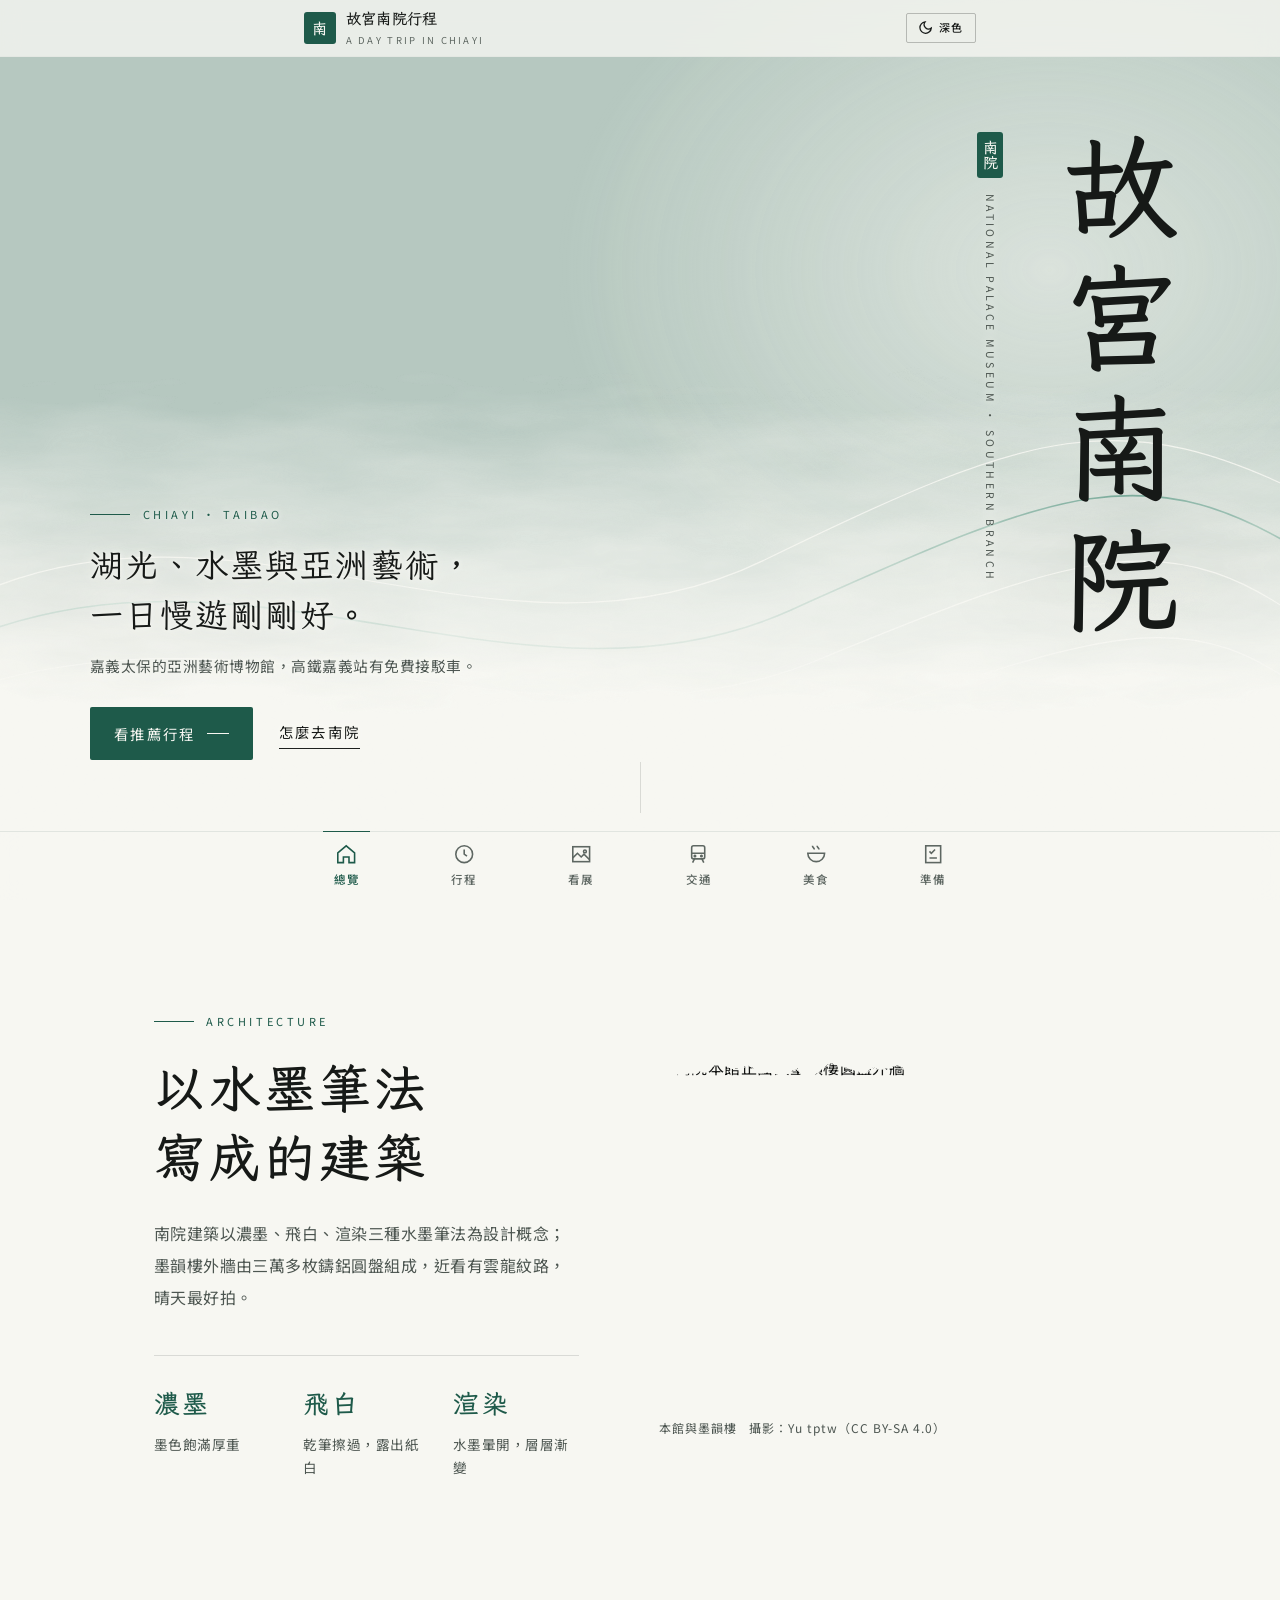
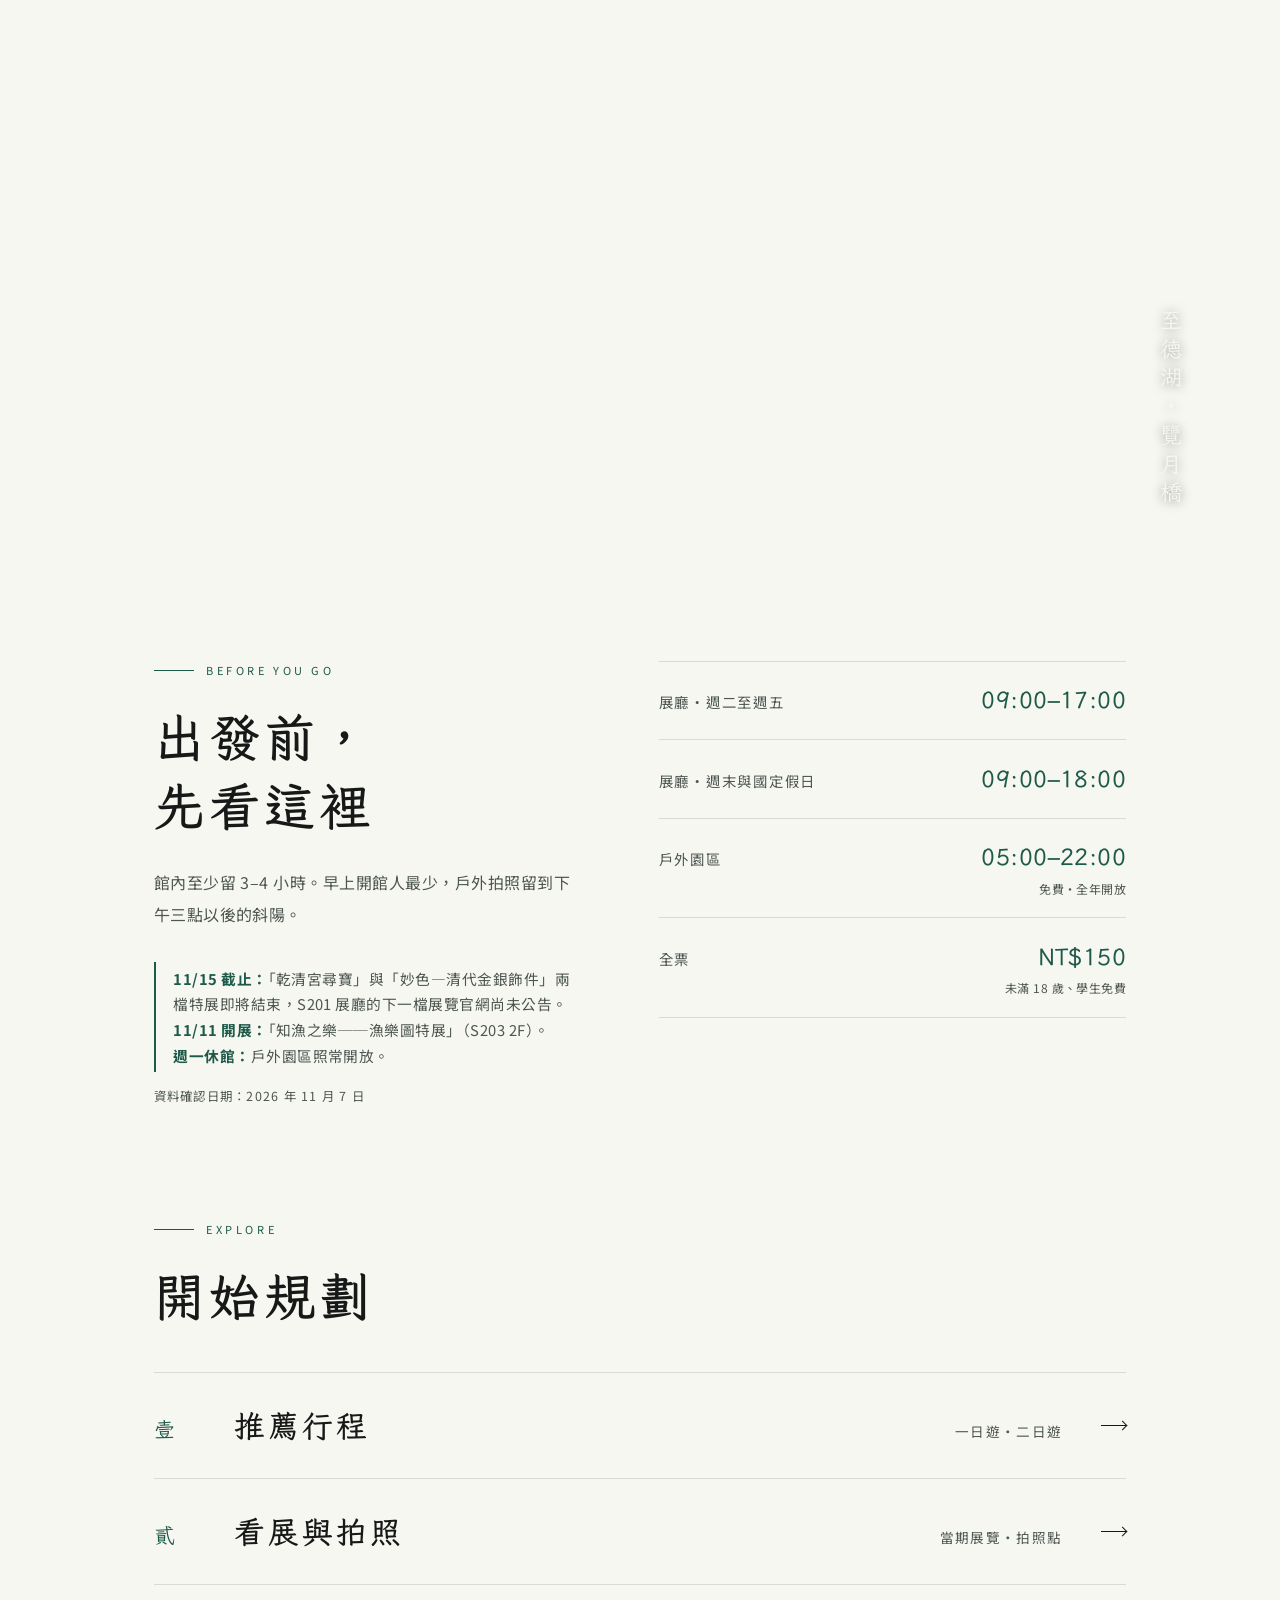
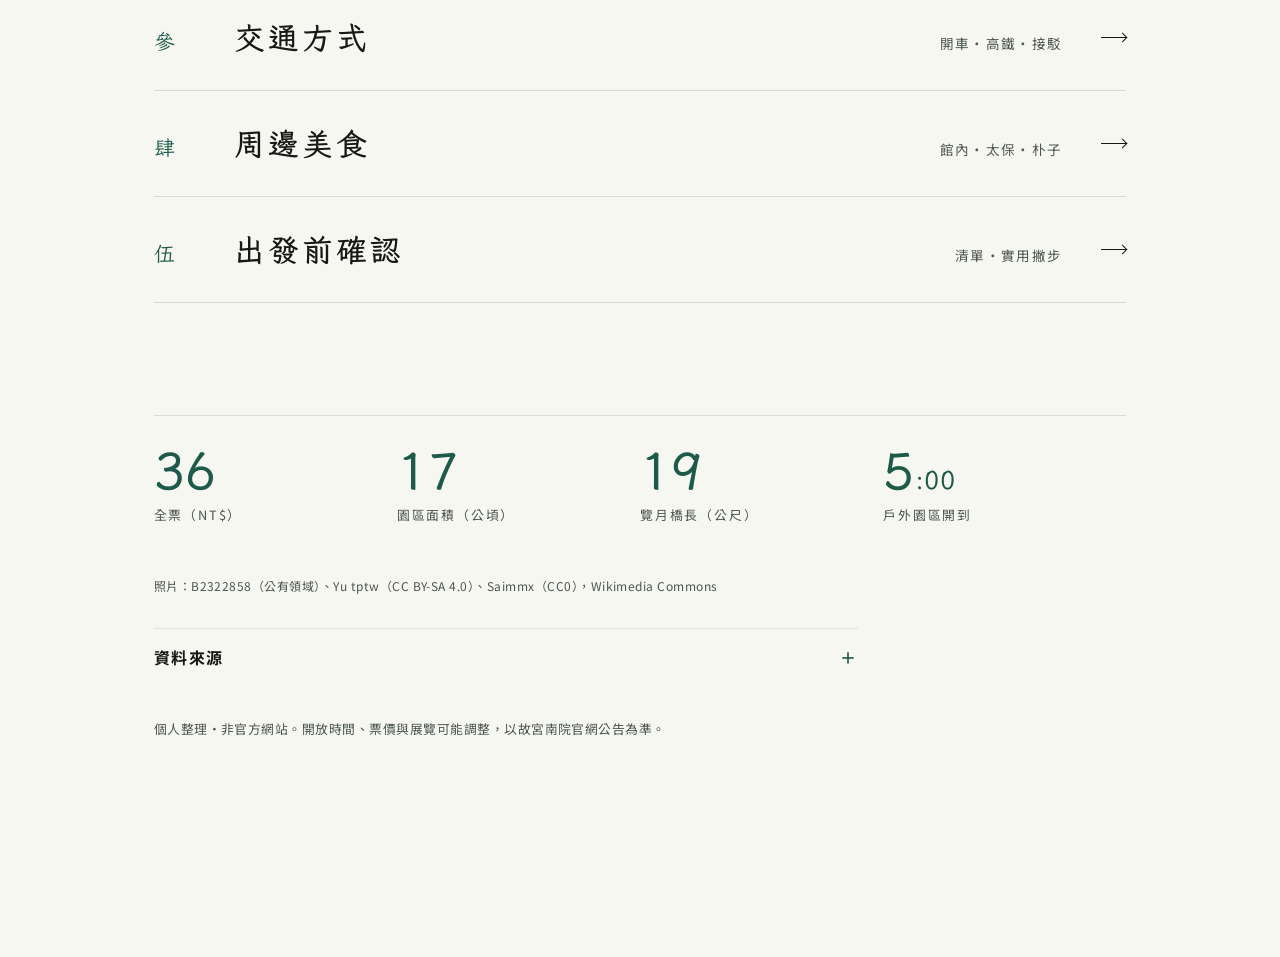
==== index.html @ 6a5364f7 "故宮南院一日遊 Co-Authored-By: Claude Opus 5.5 <noreply@anthropic.com>" ====
<!DOCTYPE html>
<html lang="zh-Hant-TW">
<head>
<meta charset="UTF-8">
<meta name="viewport" content="width=device-width, initial-scale=1, viewport-fit=cover">
<title>故宮南院一日遊</title>
<script>
  // 先套用上次選的主題，避免閃爍
  try { const t = localStorage.getItem('npm-south-theme'); if (t) document.documentElement.dataset.theme = t; } catch (e) {}
</script>
<link rel="stylesheet" href="https://cdnjs.cloudflare.com/ajax/libs/leaflet/1.9.4/leaflet.min.css">
<script src="https://cdnjs.cloudflare.com/ajax/libs/leaflet/1.9.4/leaflet.min.js"></script>
<link rel="preconnect" href="https://fonts.googleapis.com">
<link rel="preconnect" href="https://fonts.gstatic.com" crossorigin>
<link href="https://fonts.googleapis.com/css2?family=LXGW+WenKai+TC:wght@400;700&family=Lora:ital,wght@0,500;0,600;1,500&family=Noto+Serif+TC:wght@500;600&family=Noto+Sans+TC:wght@400;500;700&family=JetBrains+Mono:wght@400&display=swap" rel="stylesheet">
<link rel="stylesheet" href="css/style.css">
</head>
<body>

<header class="topbar">
  <div class="wrap">
    <a class="brand" href="#home">
      <span class="brand-mark" aria-hidden="true">南</span>
      <span class="brand-name"><b>故宮南院行程</b><small>A Day Trip in Chiayi</small></span>
    </a>
    <button class="theme-btn" id="theme-btn" type="button"></button>
  </div>
</header>

<main>

  <!-- ========== 總覽 ========== -->
  <section class="page" id="home" aria-labelledby="h-home">
    <svg width="0" height="0" style="position:absolute" aria-hidden="true">
      <filter id="ik-bleed" x="-5%" y="-20%" width="110%" height="140%">
        <feTurbulence type="fractalNoise" baseFrequency=".008 .03" numOctaves="4" seed="3" result="n"/>
        <feDisplacementMap in="SourceGraphic" in2="n" scale="70" xChannelSelector="R" yChannelSelector="G"/>
      </filter>
    </svg>
    <div class="ik-hero">
      <div class="ik-par">
        <img class="ik-photo" src="https://upload.wikimedia.org/wikipedia/commons/thumb/a/af/Southern_Branch_of_the_National_Palace_Museum_main_building_and_zhimei_bridge.jpg/1280px-Southern_Branch_of_the_National_Palace_Museum_main_building_and_zhimei_bridge.jpg" width="1280" height="960" alt="至善湖畔的至美橋與南院本館" fetchpriority="high">
        <div class="ik-tint"></div>
        <div class="ik-haze"></div>
      </div>
      <div class="ik-cloud c1"></div><div class="ik-cloud c2"></div>
      <svg class="ik-lines" viewBox="0 0 1440 900" preserveAspectRatio="none" aria-hidden="true"><g>
        <path pathLength="1" d="M-40 600C260 470 560 690 860 560S1260 400 1480 500"/>
        <path pathLength="1" class="j" d="M-40 640C280 520 590 730 890 610S1290 450 1480 560"/>
        <path pathLength="1" d="M-40 690C300 590 620 770 920 660S1320 520 1480 630"/>
        <path pathLength="1" d="M-40 740C330 660 650 810 950 720S1340 600 1480 700"/>
      </g></svg>
      <div class="ik-wash"></div>
      <div class="ik-mast">
        <h1 class="ik-title" id="h-home"><span>故</span><span>宮</span><span>南</span><span>院</span></h1>
        <div class="ik-side">
          <span class="ik-seal">南院</span>
          <p class="ik-en">National Palace Museum · Southern Branch</p>
        </div>
      </div>
      <div class="ik-copy">
        <p class="ik-kicker">Chiayi · Taibao</p>
        <p class="ik-lead">湖光、水墨與亞洲藝術，<br>一日慢遊剛剛好。</p>
        <p class="ik-sub">嘉義太保的亞洲藝術博物館，高鐵嘉義站有免費接駁車。</p>
        <div class="ik-actions">
          <a class="ik-btn" href="#plan">看推薦行程</a>
          <a class="ik-link" href="#go">怎麼去南院</a>
        </div>
      </div>
      <div class="ik-cue" aria-hidden="true"></div>
    </div>

    <div class="ik-sec">
      <div class="ik-grid">
        <div class="rv">
          <p class="ik-label">Architecture</p>
          <h2 class="ik-h2">以水墨筆法<br>寫成的建築</h2>
          <p class="ik-p">南院建築以濃墨、飛白、渲染三種水墨筆法為設計概念；墨韻樓外牆由三萬多枚鑄鋁圓盤組成，近看有雲龍紋路，晴天最好拍。</p>
          <div class="ik-strokes">
            <div><b>濃墨</b><span>墨色飽滿厚重</span></div>
            <div><b>飛白</b><span>乾筆擦過，露出紙白</span></div>
            <div><b>渲染</b><span>水墨暈開，層層漸變</span></div>
          </div>
        </div>
        <figure class="ik-fig rv">
          <img class="ik-brush" src="https://upload.wikimedia.org/wikipedia/commons/thumb/5/51/NPM_south_branch_Main_building_20250812.jpg/1280px-NPM_south_branch_Main_building_20250812.jpg" width="1280" height="980" alt="南院本館正面與墨韻樓圓盤外牆" loading="lazy">
          <figcaption>本館與墨韻樓　攝影：Yu tptw（CC BY-SA 4.0）</figcaption>
        </figure>
      </div>
    </div>

    <div class="ik-band rv">
      <img class="ik-brush" src="https://thumb.wikimedia.org/wikipedia/commons/thumb/d/dc/20250718_102924_NPMSB_Jhihde_Lake_and_Lanyue_Bridge.jpg/960px-20250718_102924_NPMSB_Jhihde_Lake_and_Lanyue_Bridge.jpg" width="960" height="720" alt="至德湖與覽月橋" loading="lazy">
      <p>至德湖・覽月橋</p>
    </div>

    <div class="ik-sec">
      <div class="ik-grid" style="align-items:start">
        <div class="rv">
          <p class="ik-label">Before You Go</p>
          <h2 class="ik-h2">出發前，<br>先看這裡</h2>
          <p class="ik-p">館內至少留 3–4 小時。早上開館人最少，戶外拍照留到下午三點以後的斜陽。</p>
          <div class="notice"><b>11/15 截止：</b>「乾清宮尋寶」與「妙色—清代金銀飾件」兩檔特展即將結束，S201 展廳的下一檔展覽官網尚未公告。<br><b>11/11 開展：</b>「知漁之樂──漁樂圖特展」（S203 2F）。<br><b>週一休館：</b>戶外園區照常開放。</div>
          <p class="asof">資料確認日期：2026 年 11 月 7 日</p>
        </div>
        <div class="rv">
          <dl class="info">
      <div><dt>展廳・週二至週五</dt><dd>09:00–17:00</dd></div>
      <div><dt>展廳・週末與國定假日</dt><dd>09:00–18:00</dd></div>
      <div><dt>戶外園區</dt><dd>05:00–22:00<small>免費・全年開放</small></dd></div>
      <div><dt>全票</dt><dd>NT$150<small>未滿 18 歲、學生免費</small></dd></div>
    </dl>
        </div>
      </div>
    </div>

    <div class="ik-sec" style="padding-top:0">
      <div class="rv">
        <p class="ik-label">Explore</p>
        <h2 class="ik-h2">開始規劃</h2>
      </div>
      <ul class="ik-nav rv">
        <li><a href="#plan"><span class="n">壹</span><span class="t">推薦行程</span><span class="s">一日遊・二日遊</span><span class="ar"></span></a></li>
        <li><a href="#see"><span class="n">貳</span><span class="t">看展與拍照</span><span class="s">當期展覽・拍照點</span><span class="ar"></span></a></li>
        <li><a href="#go"><span class="n">參</span><span class="t">交通方式</span><span class="s">開車・高鐵・接駁</span><span class="ar"></span></a></li>
        <li><a href="#food"><span class="n">肆</span><span class="t">周邊美食</span><span class="s">館內・太保・朴子</span><span class="ar"></span></a></li>
        <li><a href="#prep"><span class="n">伍</span><span class="t">出發前確認</span><span class="s">清單・實用撇步</span><span class="ar"></span></a></li>
      </ul>
    </div>

    <div class="ik-sec" style="padding-top:0">
      <dl class="ik-stats rv">
        <div><dt>全票（NT$）</dt><dd data-to="150">0</dd></div>
        <div><dt>園區面積（公頃）</dt><dd data-to="70">0</dd></div>
        <div><dt>覽月橋長（公尺）</dt><dd data-to="80">0</dd></div>
        <div><dt>戶外園區開到</dt><dd data-to="22">0<small style="font-size:.5em">:00</small></dd></div>
      </dl>
      <p class="credit" style="margin-top:3rem;font-size:.75rem;color:var(--hm-sumi2)">照片：B2322858（公有領域）、Yu tptw（CC BY-SA 4.0）、Saimmx（CC0），Wikimedia Commons</p>
      <details class="sources">
        <summary>資料來源</summary>
        <h4>官方與旅遊平台</h4>
        <ol>
          <li><a href="https://south.npm.gov.tw/" target="_blank" rel="noopener">國立故宮博物院南部院區官網</a></li>
          <li><a href="https://south.npm.gov.tw/Visit/Ticket.htm" target="_blank" rel="noopener">官網・票價</a></li>
          <li><a href="https://south.npm.gov.tw/Visit/Traffic/MassTransit.htm" target="_blank" rel="noopener">官網・大眾運輸（含高鐵接駁、BRT 7212 時刻表）</a></li>
          <li><a href="https://south.npm.gov.tw/Visit/OpenHours.htm" target="_blank" rel="noopener">官網・開放時間</a></li>
          <li><a href="https://south.npm.gov.tw/ExhibitionsListC003110.aspx?appname=Exhibition3112" target="_blank" rel="noopener">官網・當期展覽與各展覽介紹</a></li>
          <li><a href="https://south.npm.gov.tw/Visit/ParkIntroduction/PublicArt.htm" target="_blank" rel="noopener">官網・公共藝術</a></li>
          <li><a href="https://south.npm.gov.tw/Visit/ParkIntroduction/lumienmt.htm" target="_blank" rel="noopener">官網・光環境</a></li>
          <li><a href="https://south.npm.gov.tw/Visit/ParkIntroduction/Plan.htm" target="_blank" rel="noopener">官網・園區平面圖</a></li>
          <li><a href="https://www.taisugar.com.tw/chinese/FAQ_list.aspx?n=10094&t1=%E6%97%85%E9%81%8A%E8%B3%87%E8%A8%8A&t2=%E8%92%9C%E9%A0%AD%E8%94%97%E5%9F%95%E6%96%87%E5%8C%96%E5%9C%92%E5%8D%80" target="_blank" rel="noopener">台糖・蒜頭蔗埕文化園區常見問答</a></li>
          <li><a href="https://www.swcoast-nsa.gov.tw/zh-tw/attraction/details/493" target="_blank" rel="noopener">雲嘉南濱海國家風景區・高跟鞋教堂</a></li>
          <li><a href="https://www.swcoast-nsa.gov.tw/zh-tw/attraction/details/35" target="_blank" rel="noopener">雲嘉南濱海國家風景區・東石漁人碼頭</a></li>
          <li><a href="https://recreation.forest.gov.tw/Forest/FP?typ_id=05001" target="_blank" rel="noopener">林業及自然保育署・鰲鼓濕地森林園區</a></li>
          <li><a href="https://www.tbocc.gov.tw/SightLib/Sight_Detail.aspx?id=1911dee8-16d5-e411-85dc-e4115b13f301&lang=tw" target="_blank" rel="noopener">嘉義縣文化觀光局・配天宮</a></li>
          <li><a href="https://nchdb.boch.gov.tw/assets/overview/monument/20030313000001" target="_blank" rel="noopener">國家文化資產網・朴子配天宮</a></li>
          <li><a href="https://www.openstreetmap.org/" target="_blank" rel="noopener">OpenStreetMap（園區景點位置、車程估算）</a></li>
          <li><a href="https://www.taiwan.net.tw/m1.aspx?sNo=0001116&id=A12-00234" target="_blank" rel="noopener">交通部觀光署</a></li>
          <li><a href="https://tw.trip.com/blog/chiayi-palace-museum/" target="_blank" rel="noopener">Trip.com 旅遊指南</a></li>
          <li><a href="https://www.kkday.com/zh-tw/blog/129132/asia-taiwan-chiayi-taiwan-national-palace-museum" target="_blank" rel="noopener">KKday 部落格</a></li>
          <li><a href="https://blog.easytravel.com.tw/what-are-the-highlights-of-visiting-the-south-campus-of/" target="_blank" rel="noopener">四方通行旅遊網</a></li>
          <li><a href="https://gofunit.com/%E6%95%85%E5%AE%AE%E5%8D%97%E9%99%A2/" target="_blank" rel="noopener">好好玩 FUNIT</a></li>
          <li><a href="https://supertaste.tvbs.com.tw/travel/358731" target="_blank" rel="noopener">食尚玩家</a></li>
          <li><a href="https://travel.udn.com/travel/story/7934/9208977" target="_blank" rel="noopener">udn 旅遊</a></li>
          <li><a href="https://travel.ettoday.net/article/1827973.htm" target="_blank" rel="noopener">ETtoday 旅遊雲</a></li>
          <li><a href="https://smiletaiwan.cw.com.tw/article/9325" target="_blank" rel="noopener">微笑台灣</a></li>
          <li><a href="https://www.linego.me/news/6400" target="_blank" rel="noopener">LINE GO 交通攻略</a></li>
          <li><a href="https://www.tripool.app/articles/southern-branch-of-national-palace-museum-transportation" target="_blank" rel="noopener">Tripool 交通整理</a></li>
        </ol>
        <h4>部落客</h4>
        <ol>
          <li><a href="https://andyventure.com/taiwan-southern-branch-national-palace-museum/" target="_blank" rel="noopener">冒險安迪</a></li>
          <li><a href="https://lyes.tw/33248473-%E6%95%85%E5%AE%AE%E5%8D%97%E9%99%A2/" target="_blank" rel="noopener">涼子是也</a></li>
          <li><a href="https://almablog.tw/blog/post/npmsouth" target="_blank" rel="noopener">艾瑪 吃喝玩樂札記</a></li>
          <li><a href="https://1817box.tw/south-npm/" target="_blank" rel="noopener">1817BOX</a></li>
          <li><a href="https://jamesdiscover.tw/blog/17745" target="_blank" rel="noopener">若曦的味旅人生</a></li>
          <li><a href="https://www.adamstartliving.com/post/south-npm-one-day-trip" target="_blank" rel="noopener">Adam Start Living</a></li>
          <li><a href="https://mimigo.tw/south-npm/" target="_blank" rel="noopener">Mimigo</a></li>
          <li><a href="https://travelss.net/2026/06/04/%e5%98%89%e7%be%a9%e6%95%85%e5%ae%ae%e5%8d%97%e9%99%a2%e5%ae%8c%e6%95%b4%e6%94%bb%e7%95%a5%ef%bc%81%e4%ba%9e%e6%b4%b2%e8%97%9d%e8%a1%93%e5%8d%9a%e7%89%a9%e9%a4%a8%e9%80%9b%e5%b1%95%e3%80%81%e6%b9%96/" target="_blank" rel="noopener">旅遊極短篇</a></li>
          <li><a href="https://damon624.pixnet.net/blog/posts/48399456" target="_blank" rel="noopener">太保美食懶人包（痞客邦）</a></li>
          <li><a href="https://sunny230.pixnet.net/blog/post/449550170" target="_blank" rel="noopener">酒窩小姊 sunny</a></li>
          <li><a href="https://pfse64289.pixnet.net/blog/post/331348791" target="_blank" rel="noopener">安妮王的旅行記</a></li>
          <li><a href="https://blog.udn.com/amyhsiuying/157889728" target="_blank" rel="noopener">開心 papago</a></li>
          <li><a href="https://fullfenblog.tw/taibao/" target="_blank" rel="noopener">fullfenblog・太保景點</a></li>
          <li><a href="https://woment.com.tw/43001/palace-museum-southern-branch-architecture/" target="_blank" rel="noopener">WOMENT 建築視角</a></li>
        </ol>
        <h4>YouTube</h4>
        <ol>
          <li><a href="https://www.youtube.com/watch?v=rdzlKHjKSTM" target="_blank" rel="noopener">嘉義一日遊～故宮南院，可以逛上一整天</a></li>
          <li><a href="https://www.youtube.com/watch?v=Gq_66pttkBs" target="_blank" rel="noopener">夜遊故宮南院＋晨遊蒜頭糖廠</a></li>
          <li><a href="https://www.youtube.com/watch?v=06ww8TJLGtI" target="_blank" rel="noopener">蒜頭糖廠五分車進站故宮南院</a></li>
          <li><a href="https://www.youtube.com/watch?v=tkXrrrF7KMo" target="_blank" rel="noopener">自由行：無障礙接駁車怎麼搭</a></li>
          <li><a href="https://www.youtube.com/watch?v=keJoQrG_7e0" target="_blank" rel="noopener">水舞秀與 3D 水幕魔鏡秀</a></li>
          <li><a href="https://youtube.com/watch?v=yt_gRTsKmlc" target="_blank" rel="noopener">故宮南院初體驗・至善湖與景觀園區</a></li>
          <li><a href="https://www.youtube.com/watch?v=-auQD1PR-E8" target="_blank" rel="noopener">空拍：濃墨、飛白、渲染、至美橋</a></li>
          <li><a href="https://www.youtube.com/watch?v=kY-3w5W8F-8" target="_blank" rel="noopener">無人機表演・南院一日遊 4K</a></li>
          <li><a href="https://www.youtube.com/watch?v=zDuoxt7Mzs0" target="_blank" rel="noopener">故宮南院 VR：建築之美（官方）</a></li>
          <li><a href="https://www.youtube.com/watch?v=fsbDrkEdcdA" target="_blank" rel="noopener">故宮南院 VR：戶外美術館（官方）</a></li>
        </ol>
      </details>
      <p class="foot">個人整理・非官方網站。開放時間、票價與展覽可能調整，以故宮南院官網公告為準。</p>
    </div>
  </section>

  <!-- ========== 行程 ========== -->
  <section class="page" id="plan" aria-labelledby="h-plan" hidden>
    <div class="wrap">
      <div class="page-head">
        <h2 id="h-plan">推薦行程</h2><div class="en">Itinerary</div>
        <p>館內至少留 3–4 小時。早上開館人最少，戶外拍照留到下午三點以後的斜陽。</p>
      </div>
      <div class="seg" role="tablist">
        <button role="tab" id="tab-1" aria-controls="panel-1" aria-selected="true">一日遊</button>
        <button role="tab" id="tab-2" aria-controls="panel-2" aria-selected="false" tabindex="-1">二日遊</button>
      </div>

      <div class="panel" id="panel-1" role="tabpanel" aria-labelledby="tab-1">
        <ol class="timeline">
          <li><time>早上</time><div><h3>出發</h3><p>依出發地抓好時間，09:00 開館時抵達。開車可停南側 P1、P2；搭大眾運輸的話，可接 08:30 從高鐵嘉義站發車的 BRT 7212，或 08:45 的免費接駁車。</p></div></li>
          <li class="key"><time>09:00</time><div><h3><span class="tag">展覽</span>3F 往下逛</h3><p>3F 天團降臨、佛陀形影 → 2F 東亞茶文化、書法新媒體、漁樂圖 → 1F 穿越喜瑪拉雅特展。可在售票處租語音導覽。</p></div></li>
          <li><time>12:00</time><div><h3>午餐</h3><p>館內 1F 野爺鍋物（假日建議訂位），或開車 5–10 分鐘到太保市區吃築日食堂、丁家魯肉飯、食光雞火雞肉飯。</p></div></li>
          <li><time>13:30</time><div><h3><span class="tag">展覽</span>補看展廳＋禮品店</h3><p>回展廳補看上午沒看完的，或看嘉義文史展，再逛禮品店。</p></div></li>
          <li class="key"><time>14:45</time><div><h3><span class="tag">園區</span>環湖散步</h3><p>至善湖、至德湖步道，覽月橋、草間彌生《南瓜精靈》。</p></div></li>
          <li class="key"><time>16:00</time><div><h3><span class="tag">拍照</span>至美橋拍墨韻樓</h3><p>從至美橋回望館體是最經典的角度，傍晚斜陽最好拍。</p></div></li>
          <li><time>17:15</time><div><h3>日落與晚餐</h3><p>11–12 月約 17:15 日落，拍完夕陽開車 11 分鐘到朴子，吃真好味鴨肉羹（18:30 打烊）、麻糬棟，週六還有朴子夜市。</p></div></li>
          <li><time>18:30</time><div><h3>回程</h3><p>開車從朴子接台 82 上國道。這時已沒有回高鐵站的大眾運輸（末班見交通頁），沒開車的話要叫計程車。</p></div></li>
        </ol>
        <p class="plan-note">想順遊蒜頭糖廠（園區 08:00–17:00，開車約 6 分鐘）的話，把 14:45 的環湖散步換成糖廠，16:00 再回南院拍至美橋。</p>
      </div>


      <div class="panel" id="panel-2" role="tabpanel" aria-labelledby="tab-2" hidden>
        <p class="day-title"><span>Day 1</span>南院慢慢看＋夜遊</p>
        <ol class="timeline">
          <li><time>早上</time><div><h3>出發</h3><p>開車，或搭高鐵到嘉義站再轉 BRT 7212、免費接駁車。</p></div></li>
          <li class="key"><time>09:00</time><div><h3><span class="tag">展覽</span>南院展館</h3><p>不用趕，三層樓完整看完，再加看嘉義文史展。</p></div></li>
          <li><time>12:00</time><div><h3>午餐</h3><p>館內野爺鍋物，或太保市區小吃。</p></div></li>
          <li><time>13:30</time><div><h3><span class="tag">展覽</span>補看展廳＋禮品店</h3><p>上午沒看完的展廳在這時補齊。</p></div></li>
          <li><time>15:00</time><div><h3>蒜頭糖廠</h3><p>假日可搭五分車過去，逛蔗埕文化園區、吃枝仔冰。</p></div></li>
          <li class="key"><time>17:00</time><div><h3><span class="tag">拍照</span>回南院看夕陽與夜景</h3><p>園區開到 22:00，臨水廣場一帶夜間有燈光；夏季有水舞秀（2026 場次請查官網公告）。</p></div></li>
          <li><time>19:00</time><div><h3>入住</h3><p>南院旁有長榮文苑等飯店；想逛夜市就住嘉義市區，去文化路夜市。</p></div></li>
        </ol>

        <p class="day-title"><span>Day 2</span>嘉義市區慢遊</p>
        <ol class="timeline">
          <li><time>08:30</time><div><h3>早餐</h3><p>雞肉飯或在地早餐店。</p></div></li>
          <li><time>09:30</time><div><h3>檜意森活村</h3><p>日式木造宿舍群，散步拍照。BRT 7212 在文化中心站下車，年底前免費。</p></div></li>
          <li><time>11:00</time><div><h3>阿里山林業村／北門驛</h3><p>就在旁邊，看老火車與車庫。</p></div></li>
          <li><time>12:30</time><div><h3>午餐</h3><p>市區小吃，砂鍋魚頭也很有名。</p></div></li>
          <li><time>14:00</time><div><h3>嘉義公園＋射日塔</h3><p>登塔看嘉義市景。</p></div></li>
          <li><time>16:30</time><div><h3>回程</h3><p>提早出發避開晚間車潮。</p></div></li>
        </ol>
      </div>

      <h3 class="sub">下雨與季節</h3>
      <ul class="list">
        <li><b>下雨天</b><span>展廳全在室內，雨天就把時間留給 3 層展廳，照「看展」頁的動線慢慢看，午餐在館內 1F 解決。停車場到本館要走一段戶外步道，園區內有接駁車往返停車場與一館接駁站，班次以官網「園區內接駁服務」為準。</span></li>
        <li><b>5–9 月</b><span>午後雷陣雨多，戶外拍照排在上午或傍晚，中午進展廳避雨避曬。颱風天請先看官網有沒有休館公告。</span></li>
        <li><b>10–4 月</b><span>雨少、氣溫舒服，最適合環湖散步。冬天早晚涼、平原風大，帶件外套。</span></li>
        <li><b>日落時間</b><span>11–1 月約 17:15–17:30、3 月約 18:05、6 月約 18:45、10 月約 17:30（依南院經緯度計算）。至美橋夕陽與夜景都以這個時間往回推。</span></li>
      </ul>

      <h3 class="sub">順遊景點</h3>
      <p class="sub-note">車程為從南院出發的估算，實際依路況而定。</p>
      <ul class="sights">
        <li><img class="sight-img" src="https://thumb.wikimedia.org/wikipedia/commons/thumb/f/f0/Suantou_Sugar_Factory_DSCN7710.jpg/960px-Suantou_Sugar_Factory_DSCN7710.jpg" width="960" height="720" alt="蒜頭糖廠月台與五分車" loading="lazy" decoding="async"><div class="sight-body"><div class="sight-head"><b>蒜頭糖廠蔗埕文化園區</b><span class="drive">約 6 分・1.8 km</span></div>
          <p>就在南院北側，免費入園，08:00–17:00。可看百年糖蜜槽、搭五分車；五分車班次與票價以台糖公告為準。</p>
          <a href="https://www.google.com/maps/search/?api=1&query=%E8%92%9C%E9%A0%AD%E7%B3%96%E5%BB%A0%E8%94%97%E5%9F%95%E6%96%87%E5%8C%96%E5%9C%92%E5%8D%80" target="_blank" rel="noopener">導航</a><small class="sight-credit">攝影：<a href="https://commons.wikimedia.org/wiki/File:Suantou_Sugar_Factory_DSCN7710.jpg" target="_blank" rel="noopener">Teng Feng-Chou</a>・CC BY-SA 3.0</small></div></li>
        <li><img class="sight-img" src="https://thumb.wikimedia.org/wikipedia/commons/thumb/2/26/%E5%98%89%E7%BE%A9%E6%9C%B4%E5%AD%90%E9%85%8D%E5%A4%A9%E5%AE%AE.jpg/960px-%E5%98%89%E7%BE%A9%E6%9C%B4%E5%AD%90%E9%85%8D%E5%A4%A9%E5%AE%AE.jpg" width="960" height="641" alt="朴子配天宮廟埕" loading="lazy" decoding="async"><div class="sight-body"><div class="sight-head"><b>朴子配天宮</b><span class="drive">約 11 分・6.4 km</span></div>
          <p>主祀媽祖，清康熙年間創建，列為古蹟；元宵節的「御賜燈花」是當地最有特色的慶典。可以和朴子的鴨肉羹、麻糬棟排在一起。</p>
          <a href="https://www.google.com/maps/search/?api=1&query=%E6%9C%B4%E5%AD%90%E9%85%8D%E5%A4%A9%E5%AE%AE" target="_blank" rel="noopener">導航</a><small class="sight-credit">攝影：<a href="https://commons.wikimedia.org/wiki/File:%E5%98%89%E7%BE%A9%E6%9C%B4%E5%AD%90%E9%85%8D%E5%A4%A9%E5%AE%AE.jpg" target="_blank" rel="noopener">WU PEI HSUAN</a>・CC BY-SA 4.0</small></div></li>
        <li><img class="sight-img" src="https://thumb.wikimedia.org/wikipedia/commons/thumb/5/5f/%E9%B0%B2%E9%BC%93%E6%BF%95%E5%9C%B0_Aogu_wetland_-_panoramio.jpg/960px-%E9%B0%B2%E9%BC%93%E6%BF%95%E5%9C%B0_Aogu_wetland_-_panoramio.jpg" width="960" height="640" alt="鰲鼓濕地水景" loading="lazy" decoding="async"><div class="sight-body"><div class="sight-head"><b>鰲鼓濕地森林園區</b><span class="drive">約 23 分・18 km</span></div>
          <p>由台糖農場積水形成的大片濕地，11 月到隔年 3 月是賞鳥季。林業署資料寫 09:00–16:30、週一休，出發前請再確認。</p>
          <a href="https://www.google.com/maps/search/?api=1&query=%E9%B0%B2%E9%BC%93%E6%BF%95%E5%9C%B0%E6%A3%AE%E6%9E%97%E5%9C%92%E5%8D%80" target="_blank" rel="noopener">導航</a><small class="sight-credit">攝影：<a href="https://commons.wikimedia.org/wiki/File:%E9%B0%B2%E9%BC%93%E6%BF%95%E5%9C%B0_Aogu_wetland_-_panoramio.jpg" target="_blank" rel="noopener">lienyuan lee</a>・CC BY 3.0</small></div></li>
        <li><img class="sight-img" src="https://thumb.wikimedia.org/wikipedia/commons/thumb/3/3f/Dongshi_Fisherman%27s_Wharf%2C_Chiayi_County_%28Taiwan%29.jpg/960px-Dongshi_Fisherman%27s_Wharf%2C_Chiayi_County_%28Taiwan%29.jpg" width="960" height="540" alt="東石漁人碼頭廣場" loading="lazy" decoding="async"><div class="sight-body"><div class="sight-head"><b>東石漁人碼頭</b><span class="drive">約 25 分・17.6 km</span></div>
          <p>由漁港轉型的觀光碼頭，有彩色小屋、海邊木棧道，適合看夕陽、吃海鮮。</p>
          <a href="https://www.google.com/maps/search/?api=1&query=%E6%9D%B1%E7%9F%B3%E6%BC%81%E4%BA%BA%E7%A2%BC%E9%A0%AD" target="_blank" rel="noopener">導航</a><small class="sight-credit">攝影：<a href="https://commons.wikimedia.org/wiki/File:Dongshi_Fisherman%27s_Wharf,_Chiayi_County_(Taiwan).jpg" target="_blank" rel="noopener">Mk2010</a>・CC BY-SA 4.0</small></div></li>
        <li><img class="sight-img" src="https://thumb.wikimedia.org/wikipedia/commons/thumb/2/23/%E9%AB%98%E8%B7%9F%E9%9E%8B%E6%95%99%E5%A0%82.jpg/960px-%E9%AB%98%E8%B7%9F%E9%9E%8B%E6%95%99%E5%A0%82.jpg" width="960" height="815" alt="布袋高跟鞋教堂" loading="lazy" decoding="async"><div class="sight-body"><div class="sight-head"><b>布袋高跟鞋教堂</b><span class="drive">約 32 分・23.4 km</span></div>
          <p>高約 17 公尺、由 320 多片玻璃組成的高跟鞋造型建築。戶外 24 小時開放，夜間 18:00–21:00 點燈，可以排在傍晚。</p>
          <a href="https://www.google.com/maps/search/?api=1&query=%E5%B8%83%E8%A2%8B%E9%AB%98%E8%B7%9F%E9%9E%8B%E6%95%99%E5%A0%82" target="_blank" rel="noopener">導航</a><small class="sight-credit">攝影：<a href="https://commons.wikimedia.org/wiki/File:%E9%AB%98%E8%B7%9F%E9%9E%8B%E6%95%99%E5%A0%82.jpg" target="_blank" rel="noopener">Accord14</a>・CC BY-SA 4.0</small></div></li>
      </ul>
    </div>
  </section>

  <!-- ========== 看展 ========== -->
  <section class="page" id="see" aria-labelledby="h-see" hidden>
    <div class="wrap">
      <div class="page-head">
        <h2 id="h-see">看展與拍照</h2><div class="en">Exhibitions & Photo Spots</div>
        <p>展廳從 3 樓往下逛最順。展覽會輪替，出發前請再上官網核對。</p>
      </div>
      <div class="notice"><b>即將結束：</b>「乾清宮尋寶」與「妙色—清代金銀飾件」（S201 2F）展到 11/15，下一檔展覽官網尚未公告。<br><b>換檔：</b>天團降臨 12/6 展完第 III 期，12/8 起換第 IV 期展件。</div>
      <p class="asof">展覽資訊確認日期：2026 年 11 月 7 日</p>

      <h3 class="sub">建議動線</h3>
      <ol class="route">
        <li><b>3F</b><span>S301 導覽大廳 → S302 天團降臨 → S303 佛陀形影</span><small>約 1 小時 15 分</small></li>
        <li><b>2F</b><span>S202 東亞茶文化 → S203 漁樂圖 → S204 書法新媒體</span><small>約 1 小時 15 分</small></li>
        <li><b>1F</b><span>S101 穿越喜瑪拉雅 → 嘉義文史展</span><small>約 1 小時 15 分</small></li>
      </ol>
      <p class="sub-note">停留時間是依展廳規模估算，全部看完約 3.5–4 小時；時間不夠就先看 1F 特展和 3F。</p>

      <h3 class="sub">當期展覽</h3>
      <div class="cards">
        <a class="card has-img" href="https://south.npm.gov.tw/ExhibitionsDetailC003110.aspx?Cond=39beb118-6ab1-41b4-aa69-b656038980b3&appname=Exhibition3112&State=0" target="_blank" rel="noopener">
          <img class="ph" src="img/ex-himalaya.jpg" width="500" height="300" alt="穿越喜瑪拉雅特展主視覺" loading="lazy" decoding="async">
          <div class="body">
            <span class="tag">特別展覽</span>
            <h3>穿越喜瑪拉雅：從恆河到雪域的藝術行旅</h3>
            <p class="meta">2026/10/08 – 2027/04/06 ・ S101 1F</p>
            <p>集結美國魯賓喜瑪拉雅藝術博物館、大都會藝術博物館、華特斯藝術博物館與本院收藏，沿著恆河平原到西藏的路線看佛教藝術的流傳。</p>
            <ul class="hl">
              <li>《金剛鬘》組畫之四曼荼羅：15 世紀紐瓦爾畫師為西藏俄寺所繪，保存近乎完美的唐卡。</li>
              <li>南天王像：院藏 15 世紀紅銅鎏金造像，高 67.8 公分，鑲嵌青金石與綠松石。</li>
            </ul>
            <p class="stay">建議停留約 1 小時・本期第一優先</p>
          </div>
        </a>
        <a class="card has-img" href="https://south.npm.gov.tw/ExhibitionsDetailC003110.aspx?Cond=ac20c438-1a48-4f54-8484-fd437bef211f&appname=Exhibition3112&State=0" target="_blank" rel="noopener">
          <img class="ph" src="img/ex-heavenly.jpg" width="500" height="300" alt="天團降臨：藝術中的仙佛組合主視覺" loading="lazy" decoding="async">
          <div class="body">
            <span class="tag">人氣國寶展</span>
            <h3>天團降臨：藝術中的仙佛組合</h3>
            <p class="meta">III 至 12/06 ・ IV 12/08 – 2027/03/07 ・ S302 3F</p>
            <p>八仙、福祿壽三星、和合二仙、十八羅漢……這些神仙「團體」是怎麼組成的。北院國寶輪流南下，每期展件不同。</p>
            <ul class="hl">
              <li>明 吳彬《畫楞嚴廿五圓通佛像》冊（重要古物），分兩期展出。</li>
              <li>清 雕象牙八仙渡海臂擱、竹雕和合二仙、乾隆洋彩開光十八羅漢膽瓶（重要古物）。</li>
            </ul>
            <p class="stay">建議停留約 30 分</p>
          </div>
        </a>
        <a class="card has-img" href="https://south.npm.gov.tw/ExhibitionsDetailC003110.aspx?Cond=667d9387-f8be-47b9-a653-cd29a7ab158e&appname=Exhibition3111&State=1" target="_blank" rel="noopener">
          <img class="ph" src="img/ex-fishing.jpg" width="500" height="300" alt="知漁之樂──漁樂圖特展主視覺" loading="lazy" decoding="async">
          <div class="body">
            <span class="tag">新展</span>
            <h3>知漁之樂──漁樂圖特展</h3>
            <p class="meta">2026/11/11 – 2027/02/14 ・ S203 2F</p>
            <p>歷代畫家筆下的理想漁人生活：江上撒網的舟楫、蘆荻深處垂釣的漁父，以及漁暇時移舟相聚的宴飲。11/11 以後出發才看得到。</p>
            <p class="stay">建議停留約 20 分</p>
          </div>
        </a>
      </div>

      <h3 class="sub">常設展</h3>
      <ul class="ex-list">
        <li><img src="img/ex-buddha.jpg" width="600" height="308" alt="" loading="lazy" decoding="async"><div><b>佛陀形影</b><small>S303 3F</small><span>院藏亞洲佛教藝術，從印度、東南亞到西藏與中國。必看藏文《龍藏經》、誕生佛、佛塔欄楯，護法神「持鉞刀黑天」與印度教女神像「杜爾噶砍殺魔牛」。約 40 分。</span></div></li>
        <li><img src="img/ex-tea.jpg" width="500" height="301" alt="" loading="lazy" decoding="async"><div><b>東亞茶文化展</b><small>S202 2F</small><span>分「明人雅集」「清代品茗」「蒙藏奶茶」「日本茶文化」等單元，看各地怎麼喝茶。展品有長沙窯綠釉單柄壺、黑釉木葉紋茶盞、洋彩番蓮紋紅地茶壺。約 30 分。</span></div></li>
        <li><img src="img/ex-calligraphy.jpg" width="500" height="300" alt="" loading="lazy" decoding="async"><div><b>揮翰學書—書法跨域新媒體展</b><small>S204 2F</small><span>四個互動單元：臨摹體驗、拓碑體驗、「千文宇宙」沉浸互動劇場、筆畫拼拼看，可以在平板上描摹書法。約 25 分。</span></div></li>
        <li><img src="img/ex-chiayi.jpg" width="500" height="299" alt="" loading="lazy" decoding="async"><div><b>嘉義文史展</b><small>1F</small><span>嘉義舊稱諸羅，清乾隆年間林爽文事件後，乾隆皇帝御筆改名為「嘉義」。展覽從這段故事講起，看完特展可以順路逛。約 15 分。</span></div></li>
      </ul>
      <p class="credit">展覽圖片：故宮南院官網</p>

      <h3 class="sub">園區地圖</h3>
      <div id="park-map" role="region" aria-label="園區景點地圖"></div>
      <p class="map-note"><span class="key-dot spot-photo">景</span>拍照點　<span class="key-dot spot-art">藝</span>公共藝術　<span class="key-dot spot-park">P</span>停車場　<span class="key-dot spot-bus">車</span>公車／接駁站。點標記看說明；位置取自 OpenStreetMap。</p>

      <h3 class="sub">戶外拍照點</h3>
      <div class="photos">
        <figure>
          <img src="https://thumb.wikimedia.org/wikipedia/commons/thumb/a/af/Southern_Branch_of_the_National_Palace_Museum_main_building_and_zhimei_bridge.jpg/960px-Southern_Branch_of_the_National_Palace_Museum_main_building_and_zhimei_bridge.jpg" width="960" height="720" alt="至美橋與南院本館" loading="lazy" decoding="async">
          <figcaption>
            <b>至美橋</b>
            <span>弧形跨湖橋，造型取自書法草書。從橋上回望館體是最經典的角度；下午三點後斜陽最好拍，11–12 月約 17:15 日落。入夜後橋身打上紅釉、粉青、霽青、甜白四色燈光。</span>
            <small>攝影：<a href="https://commons.wikimedia.org/wiki/File:Southern_Branch_of_the_National_Palace_Museum_main_building_and_zhimei_bridge.jpg" target="_blank" rel="noopener">B2322858</a>・公有領域</small>
          </figcaption>
        </figure>
        <figure>
          <img src="https://thumb.wikimedia.org/wikipedia/commons/thumb/5/51/NPM_south_branch_Main_building_20250812.jpg/960px-NPM_south_branch_Main_building_20250812.jpg" width="960" height="735" alt="南院本館與墨韻樓圓盤外牆" loading="lazy" decoding="async">
          <figcaption>
            <b>墨韻樓圓盤外牆</b>
            <span>三萬多枚鑄鋁圓盤組成的立面，近看有雲龍紋路，晴天最好拍。建築以濃墨、飛白、渲染三種水墨筆法為設計概念。</span>
            <small>攝影：<a href="https://commons.wikimedia.org/wiki/File:NPM_south_branch_Main_building_20250812.jpg" target="_blank" rel="noopener">Yu tptw</a>・<a href="https://creativecommons.org/licenses/by-sa/4.0/" target="_blank" rel="noopener">CC BY-SA 4.0</a></small>
          </figcaption>
        </figure>
        <figure>
          <img src="https://thumb.wikimedia.org/wikipedia/commons/thumb/d/dc/20250718_102924_NPMSB_Jhihde_Lake_and_Lanyue_Bridge.jpg/960px-20250718_102924_NPMSB_Jhihde_Lake_and_Lanyue_Bridge.jpg" width="960" height="720" alt="至德湖與覽月橋" loading="lazy" decoding="async">
          <figcaption>
            <b>至德湖・覽月橋</b>
            <span>覽月橋長約 80 公尺，像一條橫躺的隧道，橋身有不規則的鏤空開口；湖邊步道可以看天鵝和鴨子。</span>
            <small>攝影：<a href="https://commons.wikimedia.org/wiki/File:20250718_102924_NPMSB_Jhihde_Lake_and_Lanyue_Bridge.jpg" target="_blank" rel="noopener">Saimmx</a>・CC0</small>
          </figcaption>
        </figure>
      </div>
      <h3 class="sub">公共藝術</h3>
      <ul class="list">
        <li><b>草間彌生《南瓜精靈》</b><span>她少數的石雕作品，花崗石加馬賽克，高約 176 公分，招牌圓點很好認。在本館東側，順著環湖路線就會經過。</span></li>
        <li><b>千住博《亙古流長》</b><small>南側 P2 停車場附近</small><span>兩座玻璃屏風加起霧裝置，靈感來自阿里山的雲海與瀑布。</span></li>
        <li><b>方惠光《古今華表》</b><small>至美橋旁</small><span>高 640 公分，以龍、象、馬三種圖騰代表中華、印度、波斯文化。</span></li>
        <li><b>涂維政《鑑古爍今－繁花似錦》</b><small>北側入館路線</small><span>兩面各 900 塊交趾陶，北面紋樣取自院藏明永樂青花花卉紋扁壺，換角度看會有立體感。</span></li>
        <li><b>王文志《戲分茶》</b><small>大千石庭附近</small><span>三顆金色鏤空茶團，象徵嘉義的茶產業。</span></li>
      </ul>

      <h3 class="sub">夜間光環境</h3>
      <p class="sub-note">園區開到 22:00，日落後點燈；以下為官網介紹的光環境作品。</p>
      <ul class="list">
        <li><b>湖映至美</b><small>至美橋</small><span>以故宮瓷器的紅釉、粉青、霽青、甜白四色照亮橋身，湖面有倒影。</span></li>
        <li><b>傍水揮毫</b><small>臨水廣場</small><span>投影院藏瓷器、琺瑯器與書法上的紋樣，例如龍鳳、牡丹、蝴蝶與黃庭堅的〈花氣薰人帖〉。</span></li>
        <li><b>絲路尋境</b><small>圓形廣場</small><span>地面標示海上與陸上絲路，入夜後以水藍色波光呈現。</span></li>
        <li><b>藝術光河</b><small>藝術之丘</small><span>園區高點定時放送雷射光束。</span></li>
      </ul>
      <a class="more" href="https://south.npm.gov.tw/ExhibitionsListC003110.aspx?appname=Exhibition3112" target="_blank" rel="noopener">官網當期展覽列表</a>
    </div>
  </section>

  <!-- ========== 交通 ========== -->
  <section class="page" id="go" aria-labelledby="h-go" hidden>
    <div class="wrap">
      <div class="page-head"><h2 id="h-go">如何到南院</h2><div class="en">Getting There</div></div>
      <div class="notice"><b>2026 年異動：</b>台灣好行 106 已於 9/1 停駛，舊攻略還寫著它。BRT 7212 在 <b>12/31 前</b>，到故宮南院站上下車或持高鐵票都免費。</div>
      <div class="cards">
        <div class="card">
          <h3>開車</h3>
          <p class="time">國道接台 82 快速道路</p>
          <p>國道 1 號或國道 3 號接台 82 東石嘉義線往太保，依指標到故宮大道。小客車停車每次約 NT$50–60。</p>
          <p>假日南側停車場容易滿，可改停北側停車場，再搭園區免費接駁車（約 30 分一班）。</p>
          <ul class="park-list">
            <li><b>南側 P1、P2</b>經臨水廣場、遊客中心、至美橋步行入館，沿路就是拍照點。<a href="https://www.google.com/maps/search/?api=1&query=23.469710,120.294939" target="_blank" rel="noopener">P1 導航</a><a href="https://www.google.com/maps/search/?api=1&query=23.469997,120.292330" target="_blank" rel="noopener">P2 導航</a></li>
            <li><b>北側 P3、P4</b>從故宮北路進入，經慶典花園與公共藝術《鑑古爍今》步行入館；離蒜頭糖廠也近。<a href="https://www.google.com/maps/search/?api=1&query=23.477546,120.292764" target="_blank" rel="noopener">P3 導航</a><a href="https://www.google.com/maps/search/?api=1&query=23.477533,120.294092" target="_blank" rel="noopener">P4 導航</a></li>
          </ul>
        </div>
        <div class="card">
          <h3>高鐵 ＋ 接駁</h3>
          <p class="time">高鐵嘉義站轉乘</p>
          <p>搭高鐵到嘉義站；搭台鐵的話，可在新左營、新烏日等與高鐵共站的車站換乘。</p>
          <p>由 2 號出口轉乘：BRT 7212（往朴子）到「故宮南院(1館接駁站)」，或搭高鐵免費接駁車（週二至週日，約每小時一班）。計程車約 NT$180–250。</p>
          <table class="tt">
            <caption>高鐵嘉義站 ⇄ 故宮南院 發車時間</caption>
            <thead><tr><th></th><th>往南院（高鐵站發車）</th><th>回高鐵（南院發車）</th></tr></thead>
            <tbody>
              <tr><th>免費接駁車</th><td>08:45 起每小時 :45，末班 16:45<br><small>假日加開 17:35</small></td><td>09:30 起每小時 :30，16:30、17:20<br><small>假日加開 18:20</small></td></tr>
              <tr><th>BRT 7212</th><td>08:30 起約每小時 :30，末班 17:30<br><small>11:50 加開一班</small></td><td>08:50、09:40、09:50、10:50、11:50、12:10、12:50、13:50、14:50、15:50、17:00，末班 17:50</td></tr>
            </tbody>
          </table>
          <p class="tt-note">免費接駁週二至週日行駛（官網 2025/07 版時刻表）；BRT 依嘉義客運 2026/09/01 版時刻表，詳細班次以官網為準。</p>
          <p>其他公車：166、7235 到「故宮南院站（南大門）」；黃 9 到 1 館接駁站；105 到「故宮南院北站」，下車後走約 15 分鐘到入口。</p>
        </div>
        <div class="card">
          <h3>假日五分車</h3>
          <p class="time">想體驗再搭</p>
          <p>台糖「尋蜜號」往返蒜頭糖廠與南院北側停車場，以假日行駛為主，班次少。</p>
          <p>大人票約 NT$150（南院線），一定要先查台糖官網時刻表。</p>
        </div>
      </div>
      <div class="notice"><b>晚上回程：</b>大眾運輸最晚是假日 18:20 的高鐵免費接駁，平日 BRT 末班 17:50。要看夕陽或夜景，建議開車或預約計程車。</div>
      <a class="more" href="https://south.npm.gov.tw/Visit/Traffic/MassTransit.htm" target="_blank" rel="noopener">官網大眾運輸與接駁時刻表</a>
    </div>
  </section>

  <!-- ========== 美食 ========== -->
  <section class="page" id="food" aria-labelledby="h-food" hidden>
    <div class="wrap">
      <div class="page-head">
        <h2 id="h-food">周邊美食</h2><div class="en">Where to Eat</div>
        <p>館內選擇不多，太保市區開車 5–10 分鐘就有很多小吃。點編號可在地圖上定位。</p>
        <p>店名旁的「營業中／休息中」依整理到的營業時間與台灣時間推算，國定假日和臨時公休無法反映。</p>
      </div>
      <div class="chips" role="group" aria-label="地圖範圍">
        <button type="button" data-area="南院" aria-pressed="true">南院周邊</button>
        <button type="button" data-area="太保" aria-pressed="false">太保市區</button>
        <button type="button" data-area="朴子" aria-pressed="false">朴子</button>
        <button type="button" data-area="嘉義市" aria-pressed="false">嘉義市</button>
        <button type="button" data-area="" aria-pressed="false">全部</button>
      </div>
      <div id="map" role="region" aria-label="美食地圖"></div>
      <p class="map-note">標記依地址定位，可能與實際入口有些許落差；朴子夜市、文化路夜市為路段位置。虛線圈是距南院的直線距離；點編號可看從南大門（P1 停車場）開車的估算距離與時間，實際依路況而定。</p>

      <h3 class="sub">南院周邊</h3>
      <ul class="shops" data-area="南院"></ul>
      <h3 class="sub">太保市區<small style="font-weight:400;color:var(--muted);font-size:.8rem;margin-left:.5rem;letter-spacing:.04em">開車約 5 分鐘</small></h3>
      <ul class="shops" data-area="太保"></ul>
      <h3 class="sub">朴子</h3>
      <ul class="shops" data-area="朴子"></ul>
      <h3 class="sub">嘉義市</h3>
      <ul class="shops" data-area="嘉義市"></ul>
      <p class="map-note" style="margin-top:1rem">地址、營業時間整理自部落客與旅遊媒體（2020–2026），店家可能調整，出發前請以 Google 地圖或電話確認。</p>
      <p class="map-note">素食：南院周邊沒有查到專門的素食餐廳，上列店家也沒有可靠的素食資訊；需要素食請先打電話詢問。</p>
    </div>
  </section>

  <!-- ========== 準備 ========== -->
  <section class="page" id="prep" aria-labelledby="h-prep" hidden>
    <div class="wrap">
      <div class="page-head"><h2 id="h-prep">出發前確認</h2><div class="en">Before You Go</div></div>
      <ul class="check">
        <li><label><input type="checkbox"><span>確認出發日不是週一，或已列入 2026 年週一開館日</span></label></li>
        <li><label><input type="checkbox"><span>上官網看當期特展與展覽預告（S201 下一檔展覽、天團降臨換期）</span></label></li>
        <li><label><input type="checkbox"><span>搭大眾運輸：查 BRT 7212 與高鐵免費接駁車時刻，記下回程末班</span></label></li>
        <li><label><input type="checkbox"><span>看夕陽或夜遊：確認當天日落時間與回程方式</span></label></li>
        <li><label><input type="checkbox"><span>查天氣：午後雷陣雨或颱風，把戶外行程挪到上午</span></label></li>
        <li><label><input type="checkbox"><span>假日想坐五分車：查台糖時刻表</span></label></li>
        <li><label><input type="checkbox"><span>假日要吃野爺鍋物：先訂位</span></label></li>
        <li><label><input type="checkbox"><span>二日遊：訂好南院旁或嘉義市區住宿</span></label></li>
        <li><label><input type="checkbox"><span>帶水壺、帽子、防蚊液</span></label></li>
      </ul>

      <h3 class="sub">實用撇步</h3>
      <ol class="tips">
        <li><div><h3>優惠票</h3><p>未滿 18 歲、本國學生、身障者及一位陪同者免費；65 歲以上本國籍長者 2026 年平日、假日都免費；嘉義縣市居民下午 3 點後免費（至 12/31）。</p></div></li>
        <li><div><h3>週一原則休館</h3><p>2026 年有配合連假的週一開館日，請查官網公告。戶外園區天天開放。</p></div></li>
        <li><div><h3>寄物櫃</h3><p>本館 2F 售票處旁有投幣式寄物櫃（退幣型），大包包先寄再看展。</p></div></li>
        <li><div><h3>展廳規定</h3><p>展廳內禁止飲食與閃光燈，部分展件不能拍照，請依現場標示。</p></div></li>
        <li><div><h3>防曬與好走的鞋</h3><p>園區約 70 公頃，戶外幾乎沒遮蔭。帶帽子、水壺，傍晚加防蚊液。</p></div></li>
        <li><div><h3>免費開放日</h3><p>1/1、元宵節、5/18、9/27、10/10 全館免費參觀，人潮也最多。</p></div></li>
      </ol>
    </div>
  </section>
</main>

<nav class="tabbar" aria-label="分頁">
  <ul>
    <li><a href="#home"><svg viewBox="0 0 24 24" fill="none" stroke="currentColor" stroke-width="1.7" aria-hidden="true"><path d="M3 10.5 12 3l9 7.5V21h-6v-6H9v6H3z"/></svg>總覽</a></li>
    <li><a href="#plan"><svg viewBox="0 0 24 24" fill="none" stroke="currentColor" stroke-width="1.7" aria-hidden="true"><circle cx="12" cy="12" r="9"/><path d="M12 7v5l3 2"/></svg>行程</a></li>
    <li><a href="#see"><svg viewBox="0 0 24 24" fill="none" stroke="currentColor" stroke-width="1.7" aria-hidden="true"><rect x="3" y="4" width="18" height="16"/><path d="m3 16 5-5 4 4 3-3 6 6"/><circle cx="16" cy="9" r="1.5"/></svg>看展</a></li>
    <li><a href="#go"><svg viewBox="0 0 24 24" fill="none" stroke="currentColor" stroke-width="1.7" aria-hidden="true"><rect x="5" y="3" width="14" height="14" rx="2"/><path d="M5 11h14M8 17l-2 4M16 17l2 4"/><circle cx="8.5" cy="14" r=".8" fill="currentColor"/><circle cx="15.5" cy="14" r=".8" fill="currentColor"/></svg>交通</a></li>
    <li><a href="#food"><svg viewBox="0 0 24 24" fill="none" stroke="currentColor" stroke-width="1.7" aria-hidden="true"><path d="M3 11h18a9 9 0 0 1-18 0zM8 3c0 2 2 2 2 4M13 3c0 2 2 2 2 4"/></svg>美食</a></li>
    <li><a href="#prep"><svg viewBox="0 0 24 24" fill="none" stroke="currentColor" stroke-width="1.7" aria-hidden="true"><rect x="4" y="3" width="16" height="18"/><path d="m8 9 2 2 4-4M8 16h8"/></svg>準備</a></li>
  </ul>
</nav>

<script src="js/shops.js"></script>
<script src="js/spots.js"></script>
<script src="js/app.js"></script>
</body>
</html>
---- css/style.css ----
/* 故宮南院行程・樣式
   1. 基礎樣式：色票、版面、各元件
   2. 版面與分頁共用調整
   3. 字型與元件細節
   4. 首頁：水墨 × 流線
   5. 全站水墨：色票與內頁
   6. 內容擴充：動線、園區地圖、時刻表、順遊景點
   後面的段落會覆寫前面的設定；要改配色或內頁樣式，優先改第 4、5 段。 */

:root {
  --mono: "JetBrains Mono", ui-monospace, Menlo, monospace;
  --en: var(--sans);
  --bar-h: 4.25rem;
  color-scheme: light;
}

/* 基礎色票：深色（第 5 段會再覆寫成水墨色票） */
@media (prefers-color-scheme: dark) {
  :root:not([data-theme="light"]) {
    color-scheme: dark;
  }
}
:root[data-theme="dark"] {
  color-scheme: dark;
}
*,
*::before,
*::after {
  box-sizing: border-box;
}
body {
  margin: 0;
  background: var(--bg);
  color: var(--ink);
  font-family: var(--sans);
  font-size: 1rem;
  line-height: 1.75;
  -webkit-tap-highlight-color: transparent;
}
a {
  color: var(--brand);
}
:focus-visible {
  outline: 2px solid var(--brand);
  outline-offset: 3px;
}
.wrap {
  max-width: 44rem;
  margin: 0 auto;
  padding: 0 1rem;
}

/* ---------- 頂部列 ---------- */
.topbar {
  z-index: 10;
  padding-top: env(safe-area-inset-top, 0px);
}
.topbar .wrap {
  display: flex;
  align-items: center;
  justify-content: space-between;
  height: 3.5rem;
  gap: 1rem;
}
.brand {
  display: flex;
  align-items: center;
  gap: 0.6rem;
  text-decoration: none;
  color: var(--ink);
}
.brand-mark {
  width: 2rem;
  height: 2rem;
  display: grid;
  place-items: center;
  font-size: .95rem;
}
.brand-name {
  line-height: 1.2;
}
.brand-name b {
  display: block;
  font-size: .95rem;
}
.brand-name small {
  color: var(--muted);
}
.theme-btn {
  appearance: none;
  font: inherit;
  font-weight: 500;
  display: inline-flex;
  align-items: center;
  gap: .35rem;
  background: none;
  color: var(--ink);
  border: 1px solid var(--line);
  padding: .3rem .7rem;
  cursor: pointer;
  white-space: nowrap;
}
.theme-btn svg {
  width: .95rem;
  height: .95rem;
}

/* ---------- 底部分頁列 ---------- */
main {
  padding-bottom: calc(var(--bar-h) + env(safe-area-inset-bottom, 0px) + 1.5rem);
}
.tabbar {
  position: fixed;
  left: 0;
  right: 0;
  bottom: 0;
  z-index: 10;
  padding-bottom: env(safe-area-inset-bottom, 0px);
}
.tabbar ul {
  display: grid;
  grid-template-columns: repeat(6, 1fr);
  max-width: 44rem;
  margin: 0 auto;
  padding: 0;
  list-style: none;
}
.tabbar a {
  display: flex;
  flex-direction: column;
  align-items: center;
  justify-content: center;
  gap: .2rem;
  height: var(--bar-h);
  text-decoration: none;
  color: var(--muted);
  font-size: .72rem;
  font-weight: 500;
  letter-spacing: .1em;
  position: relative;
}
.tabbar svg {
  width: 1.4rem;
  height: 1.4rem;
}
.tabbar a[aria-current="page"]::before {
  content: "";
  position: absolute;
  top: -1px;
  left: 30%;
  right: 30%;
}

/* ---------- 分頁 ---------- */
.page[hidden] {
  display: none;
}
.page {
  animation: fade .25s ease;
  scroll-margin-top: 100vh;
}
@keyframes fade {
  from {
    opacity: 0;
    transform: translateY(6px);
  }
  to {
    opacity: 1;
    transform: none;
  }
}
@media (prefers-reduced-motion: reduce) {
  .page {
    animation: none;
  }
}
.page-head {
  padding: 1.75rem 0 1.25rem;
}
.page-head h2 {
  font-size: 1.6rem;
  margin: 0;
  line-height: 1.3;
}
.page-head .en {
  display: flex;
  align-items: center;
  gap: 0.6rem;
  font-style: italic;
}
.page-head .en::before {
  content: "";
  width: 2rem;
  height: 1px;
  background: var(--brand);
}
.page-head p {
  margin: .75rem 0 0;
  color: var(--muted);
  font-size: .95rem;
}
h3 {
  font-size: 1.05rem;
  font-weight: 700;
  margin: 0 0 0.3rem;
  letter-spacing: .06em;
}
.sub {
  font-size: 1rem;
  letter-spacing: .12em;
  margin: 2rem 0 .75rem;
  padding-bottom: .4rem;
}
.notice {
  padding: 0.75rem 1rem;
  margin: 0 0 1.25rem;
  font-size: .9rem;
}

/* 開放時間資訊 */
.info {
  display: grid;
  grid-template-columns: 1fr 1fr;
  margin: 0;
  background: var(--band);
}
.info div {
  padding: 1rem;
  border-top: 1px solid var(--line);
}
.info div:nth-child(odd) {
  border-right: 1px solid var(--line);
}
.info div:nth-child(-n+2) {
  border-top: 0;
}
.info dt {
  font-size: 0.8rem;
  color: var(--muted);
}
.info dd {
  margin: 0;
  font-size: 1.05rem;
}
.info dd small {
  display: block;
  font-size: .75rem;
  font-weight: 400;
  color: var(--muted);
}

/* 卡片 */
.cards {
  display: grid;
  gap: 1rem;
}
.card {
  padding: 1.1rem 1.1rem 1.2rem;
  position: relative;
}
.card::before {
  content: "";
  position: absolute;
  left: 0;
  top: 0;
  width: 2.5rem;
  height: 3px;
  background: var(--brand);
}
.card p {
  margin: 0;
  color: var(--muted);
  font-size: .95rem;
}
.card p + p {
  margin-top: .4rem;
}
.card .time {
  font-weight: 700;
  margin-bottom: 0.4rem;
}
.card .meta {
  font-size: .8rem;
  margin-bottom: .4rem;
  font-variant-numeric: tabular-nums;
}

/* 圖片卡片 */
a.card {
  display: block;
  text-decoration: none;
  color: inherit;
}
.card.has-img {
  padding: 0;
  overflow: hidden;
}
.card.has-img::before {
  z-index: 1;
}
.card .ph {
  display: block;
  width: 100%;
  height: auto;
  background: var(--band);
}
.card .body {
  padding: 1rem 1.1rem 1.2rem;
}
.ex-list {
  list-style: none;
  margin: 0;
  padding: 0;
}
.ex-list li {
  display: grid;
  grid-template-columns: 7.5rem 1fr;
  gap: .9rem;
  align-items: start;
  padding: .9rem 0;
  border-bottom: 1px solid var(--line);
}
.ex-list img {
  width: 100%;
  height: auto;
  aspect-ratio: 5 / 3;
  object-fit: cover;
  background: var(--band);
}
.ex-list b {
  letter-spacing: .06em;
}
.ex-list small {
  color: var(--muted);
  font-size: .78rem;
  margin-left: .35rem;
}
.ex-list span {
  display: block;
  color: var(--muted);
  font-size: .9rem;
  line-height: 1.6;
  margin-top: .15rem;
}
.photos {
  display: grid;
  gap: 1.5rem;
  margin-bottom: .5rem;
}
.photos figure {
  margin: 0;
}
.photos img {
  display: block;
  width: 100%;
  height: auto;
  aspect-ratio: 4 / 3;
  object-fit: cover;
  background: var(--band);
}
.photos figcaption {
  padding: .7rem 0 0;
}
.photos figcaption b {
  display: block;
  letter-spacing: .06em;
  font-size: 1.05rem;
}
.photos figcaption span {
  display: block;
  color: var(--muted);
  font-size: .92rem;
}
.photos figcaption small,
.credit {
  display: block;
  margin-top: .3rem;
  font-size: .72rem;
  color: var(--muted);
}
.photos figcaption small a {
  color: var(--muted);
}
.tag {
  display: inline-block;
  font-size: 0.72rem;
  font-weight: 500;
  line-height: 1;
  padding: 0.3rem 0.5rem;
  margin: 0 0 .5rem;
}
.timeline .tag {
  margin: 0 .4rem 0 0;
  vertical-align: 0.15em;
}

/* 一日／二日切換 */
.seg {
  display: grid;
  grid-template-columns: 1fr 1fr;
  margin-bottom: 1.25rem;
}
.seg button {
  appearance: none;
  border: 0;
  font: inherit;
  font-size: .95rem;
  font-weight: 700;
  padding: 0.55rem;
  cursor: pointer;
}
.panel[hidden] {
  display: none;
}
.day-title {
  display: flex;
  align-items: baseline;
  gap: 0.6rem;
  font-size: 1.05rem;
  font-weight: 700;
  letter-spacing: .1em;
  margin: 2rem 0 .5rem;
  padding-bottom: .4rem;
  border-bottom: 2px solid var(--ink);
}
.day-title span {
  font-family: var(--en);
  font-style: italic;
  color: var(--brand);
  font-size: 1.35rem;
  letter-spacing: 0;
}
.panel > .day-title:first-child {
  margin-top: 0;
}

/* 時間軸 */
.timeline {
  list-style: none;
  margin: 0;
  padding: 0;
}
.timeline li {
  display: grid;
  grid-template-columns: 3.75rem 1fr;
  gap: .75rem;
  padding: .9rem 0;
  border-bottom: 1px solid var(--line);
}
.timeline time {
  font-weight: 500;
  line-height: 1.4;
  font-variant-numeric: tabular-nums;
}
.timeline p {
  margin: 0;
  color: var(--muted);
  font-size: .95rem;
}

/* 清單（景點、美食） */
.list {
  list-style: none;
  margin: 0;
  padding: 0;
}
.list li {
  padding: .85rem 0;
  border-bottom: 1px solid var(--line);
}
.list li b {
  letter-spacing: .06em;
}
.list li small {
  color: var(--muted);
  font-size: .8rem;
  margin-left: .35rem;
}
.list li span {
  display: block;
  color: var(--muted);
  font-size: .92rem;
}

/* 美食地圖 */
.chips {
  display: flex;
  gap: .5rem;
  margin: 0 0 .75rem;
  overflow-x: auto;
}
.chips button {
  appearance: none;
  font: inherit;
  font-size: .85rem;
  letter-spacing: .08em;
  white-space: nowrap;
  color: var(--ink);
  border: 1px solid var(--line);
  padding: .3rem .9rem;
  cursor: pointer;
}
#map {
  height: 18rem;
  background: var(--band);
  z-index: 0;
}
.leaflet-container {
  font-family: var(--sans);
}

/* 淺色模式：OSM 降低彩度，貼近水墨色調 */
.leaflet-tile-pane {
  filter: saturate(.45) sepia(.08) contrast(.95);
}
/* 深色模式：街道圖反相成暗色底 */
@media (prefers-color-scheme: dark) {
  :root:not([data-theme="light"]) .leaflet-tile-pane {
    filter: invert(1) hue-rotate(180deg) brightness(.85) contrast(.9) saturate(.35);
  }
}
:root[data-theme="dark"] .leaflet-tile-pane {
  filter: invert(1) hue-rotate(180deg) brightness(.85) contrast(.9) saturate(.35);
}
.pin {
  width: 1.6rem;
  height: 1.6rem;
  border: 2px solid var(--bg);
  display: grid;
  place-items: center;
  font-size: .75rem;
  font-weight: 700;
  box-shadow: 0 1px 4px rgba(0,0,0,.35);
}
.pin.museum {
  font-family: var(--serif);
}
.leaflet-popup-content {
  margin: .6rem .8rem;
  font-size: .85rem;
  line-height: 1.5;
}
.leaflet-popup-content b {
  display: block;
  font-size: .95rem;
}
.map-note {
  font-size: .78rem;
  color: var(--muted);
  margin: .4rem 0 0;
}
.shops {
  list-style: none;
  margin: 0;
  padding: 0;
}
.shop {
  padding: 1rem 0;
  border-bottom: 1px solid var(--line);
}
.shop-head {
  display: flex;
  align-items: flex-start;
  gap: .6rem;
}
.shop-head .num {
  appearance: none;
  font: inherit;
  flex-shrink: 0;
  cursor: pointer;
  width: 1.6rem;
  height: 1.6rem;
  border-radius: 50%;
  border: 0;
  margin-top: .1rem;
  background: var(--brand);
  color: var(--brand-ink);
  font-size: .75rem;
  font-weight: 700;
}
.shop-head .num[disabled] {
  background: var(--line);
  color: var(--muted);
  cursor: default;
}
.shop-head b {
  letter-spacing: .06em;
  font-size: 1.02rem;
}
.shop-head small {
  color: var(--muted);
  font-size: .78rem;
  margin-left: .3rem;
}
.shop-desc {
  margin: .2rem 0 .5rem 2.2rem;
  color: var(--muted);
  font-size: .92rem;
}
.shop dl {
  margin: 0 0 0 2.2rem;
  display: grid;
  grid-template-columns: 2.6rem 1fr;
  gap: .15rem .5rem;
  font-size: .85rem;
}
.shop dt {
  color: var(--muted);
}
.shop dd {
  margin: 0;
}
.shop-links {
  margin: .55rem 0 0 2.2rem;
  display: flex;
  flex-wrap: wrap;
  gap: .5rem;
}
.shop-links a {
  font-size: .8rem;
  text-decoration: none;
  letter-spacing: .06em;
  border: 1px solid var(--brand);
  color: var(--brand);
  padding: .2rem .65rem;
}
.shop-links a:first-child {
  background: var(--brand);
  color: var(--brand-ink);
}
.more {
  margin-top: 1.25rem;
  font-weight: 500;
  text-decoration: none;
}

/* 小撇步 */
.tips {
  margin: 0;
  padding: 0;
  list-style: none;
  counter-reset: tip;
}
.tips li {
  counter-increment: tip;
  display: grid;
  grid-template-columns: 2.25rem 1fr;
  padding: .85rem 0;
  border-bottom: 1px solid var(--line);
}
.tips li::before {
  content: counter(tip, decimal-leading-zero);
  font-size: 1.4rem;
  line-height: 1.2;
}
.tips p {
  margin: 0;
  color: var(--muted);
  font-size: .92rem;
}

/* 確認清單 */
.check {
  list-style: none;
  padding: 0;
  margin: 0;
}
.check li {
  border-bottom: 1px solid var(--line);
}
.check label {
  display: flex;
  gap: 0.8rem;
  align-items: flex-start;
  cursor: pointer;
  padding: 0.8rem 0;
}
.check input {
  width: 1.2rem;
  height: 1.2rem;
  margin-top: 0.3rem;
  flex-shrink: 0;
}
.check input:checked + span {
  color: var(--muted);
  text-decoration: line-through;
}

/* 資料來源（摺疊） */
details.sources {
  margin-top: 2rem;
  border-top: 1px solid var(--line);
}
details.sources summary {
  cursor: pointer;
  padding: .9rem 0;
  font-weight: 700;
  letter-spacing: .1em;
  list-style: none;
  display: flex;
  justify-content: space-between;
}
details.sources summary::-webkit-details-marker {
  display: none;
}
details.sources summary::after {
  content: "＋";
  color: var(--brand);
}
details.sources[open] summary::after {
  content: "－";
}
.sources h4 {
  font-size: .9rem;
  margin: 1rem 0 .3rem;
  letter-spacing: .1em;
}
.sources ol {
  margin: 0;
  padding-left: 1.3rem;
  font-size: .85rem;
  color: var(--muted);
}
.sources li {
  padding: .15rem 0;
}
.sources a {
  color: var(--ink);
  text-decoration-color: var(--line);
  text-underline-offset: 3px;
}
.foot {
  margin-top: 2rem;
  font-size: .8rem;
  color: var(--muted);
}

/* ================================================================
2. 版面與分頁共用調整：浮動頂部列、內頁頁首、淡入效果
================================================================ */
body {
  overflow-x: hidden;
  -webkit-font-smoothing: antialiased;
}

/* 頂部列：浮在畫面上 */
.topbar {
  position: fixed;
  left: 0;
  right: 0;
  top: 0;
  backdrop-filter: blur(10px);
  -webkit-backdrop-filter: blur(10px);
}
main {
  padding-top: 3.5rem;
}
.brand-mark {
  font-weight: 600;
}
.brand-name b {
  font-weight: 600;
}
.brand-name small {
  font-family: var(--mono);
}
.theme-btn {
  font-size: 11px;
  letter-spacing: .12em;
  border-color: color-mix(in srgb, var(--ink) 25%, transparent);
}

/* ---------- 首頁容器 ---------- */
#home {
  margin-top: -3.5rem;
}
#story {
  position: relative;
  height: 640vh;
}

/* ---------- 其他分頁 ---------- */
.page:not(#home) {
  padding-top: .5rem;
}
.page-head .en {
  font-family: var(--mono);
  text-transform: uppercase;
  letter-spacing: .16em;
  font-size: 11px;
  color: var(--accent);
}
.page-head h2 {
  font-weight: 600;
  letter-spacing: .06em;
}
.sub {
  border-bottom-color: var(--line);
  font-weight: 600;
}
.sub::before {
  content: "";
  display: inline-block;
  margin-right: .55rem;
}
.notice {
  border-left: 2px solid var(--lime2);
  border-radius: 0 8px 8px 0;
  background: var(--band);
}
.notice b {
  color: var(--accent);
}
.card {
  border-radius: 12px;
  border-color: var(--line);
  background: var(--surface);
}
.card::before {
  display: none;
}
.tag {
  border-radius: 3px;
  background: var(--lime);
  color: var(--on-lime);
  font-family: var(--mono);
  letter-spacing: .1em;
}
.seg {
  border: 0;
}
.seg button {
  font-family: var(--mono);
  letter-spacing: .12em;
}
.timeline li.key time::after {
  content: "●";
  color: var(--lime2);
  margin-left: .35rem;
  font-size: .6rem;
  vertical-align: .2em;
}
#map {
  border: 0;
}
.info div {
  border-radius: 10px;
}
.info dd {
  font-weight: 600;
}
.tabbar {
  backdrop-filter: blur(12px);
  -webkit-backdrop-filter: blur(12px);
}

/* ---------- 內頁：各頁頁首照片 ---------- */
#plan {
  --ph: url("https://upload.wikimedia.org/wikipedia/commons/thumb/a/af/Southern_Branch_of_the_National_Palace_Museum_main_building_and_zhimei_bridge.jpg/1280px-Southern_Branch_of_the_National_Palace_Museum_main_building_and_zhimei_bridge.jpg");
  --ph-pos: 78% 42%;
}
#see {
  --ph: url("https://upload.wikimedia.org/wikipedia/commons/thumb/5/51/NPM_south_branch_Main_building_20250812.jpg/1280px-NPM_south_branch_Main_building_20250812.jpg");
  --ph-pos: 70% 38%;
}
#go {
  --ph: url("https://upload.wikimedia.org/wikipedia/commons/thumb/a/af/Southern_Branch_of_the_National_Palace_Museum_main_building_and_zhimei_bridge.jpg/1280px-Southern_Branch_of_the_National_Palace_Museum_main_building_and_zhimei_bridge.jpg");
  --ph-pos: 30% 48%;
}
#food {
  --ph: url("https://thumb.wikimedia.org/wikipedia/commons/thumb/d/dc/20250718_102924_NPMSB_Jhihde_Lake_and_Lanyue_Bridge.jpg/960px-20250718_102924_NPMSB_Jhihde_Lake_and_Lanyue_Bridge.jpg");
  --ph-pos: 50% 55%;
}
#prep {
  --ph: url("https://upload.wikimedia.org/wikipedia/commons/thumb/5/51/NPM_south_branch_Main_building_20250812.jpg/1280px-NPM_south_branch_Main_building_20250812.jpg");
  --ph-pos: 88% 72%;
}
.page:not(#home) .page-head {
  position: relative;
  isolation: isolate;
  overflow: hidden;
  display: flex;
  flex-direction: column;
  justify-content: flex-end;
}
.page:not(#home) .page-head::before {
  content: "";
  position: absolute;
  z-index: -2;
  background: var(--ph) var(--ph-pos) / cover no-repeat;
  animation: push 14s cubic-bezier(.2,.8,.2,1) both;
}
.page:not(#home) .page-head::after {
  content: "";
  position: absolute;
  inset: 0;
  z-index: -1;
}
@keyframes push {
  from {
    transform: scale(1.14);
  }
  to {
    transform: none;
  }
}
.page:not(#home) .page-head .en {
  width: max-content;
  font-style: normal;
}

/* 清單最後一列 */
.page:not(#home) :is(.list, .shops, .check, .tips, .ex-list) > li:last-child {
  border-bottom: 0;
}
.card {
  border: 0;
}
.sub {
  border-bottom: 0;
  font-family: var(--sans);
}

/* 時間軸、分頁鈕、連結 */
.timeline li {
  position: relative;
}
.timeline li.key time::after {
  display: none;
}
.timeline li.key::before {
  content: "";
  position: absolute;
  left: -1rem;
  top: 1.35rem;
  height: 1.4rem;
}
.seg button {
  background: var(--surface);
  color: var(--muted);
}
.more {
  display: inline-flex;
  align-items: center;
  gap: .6rem;
  font-size: 12px;
}
.more::before {
  content: "›";
  width: 20px;
  height: 20px;
  border-radius: 3px;
  background: var(--lime);
  color: var(--on-lime);
  place-items: center;
  order: 2;
  transition: transform .3s;
}
.more:hover::before {
  transform: translateX(3px);
}

/* 捲進畫面時浮現 */
.rv {
  opacity: 0;
  transform: translateY(24px);
  filter: blur(6px);
}
.rv.in {
  opacity: 1;
  transform: none;
  filter: none;
}
@media (prefers-reduced-motion: reduce) {
  .rv {
    opacity: 1;
    transform: none;
    filter: none;
    transition: none;
  }
  .page:not(#home) .page-head::before {
    animation: none;
  }
}

/* ---------- 手機 ---------- */
@media (max-width: 820px) {
  #story {
    height: 520vh;
  }
}

/* ================================================================
3. 字型與元件細節
================================================================ */
:root {
  --sans: "Noto Sans TC", "PingFang TC", "Microsoft JhengHei", sans-serif;
  --slow: .7s ease-in-out;
}
body {
  letter-spacing: .03em;
}

/* 標題字型 */
:is(.hero-copy h1, .vision h2, .cred, .quick-head h2, .tcard h3, .page-head h2, .sub, h3, .route h4, .brand-name b, .day-title, .stats dd, .route .big) {
  font-family: var(--serif);
  font-weight: 600;
  letter-spacing: .02em;
}

/* 小標與英文標籤 */
.page:not(#home) .page-head .en,
.tag {
  border-radius: 999px;
  font-family: var(--sans);
  letter-spacing: .12em;
  font-weight: 500;
  background: var(--lime);
  color: var(--on-lime);
  text-transform: none;
}
.more,
.brand-name small {
  font-family: var(--sans);
  text-transform: none;
  letter-spacing: .1em;
}

/* 頂部列與標誌 */
.theme-btn {
  font-family: var(--sans);
  transition: background var(--slow), color var(--slow);
}

/* 內頁頁首 */
.page:not(#home) .page-head {
  transition: border-radius var(--slow), transform var(--slow);
}
.page:not(#home) .page-head::before {
  transition: transform .9s ease-in-out;
}

/* 內頁元件 */
.page:not(#home) :is(.panel, .ex-list, .list, .shops, .check, .tips),
.info div,
.card {
  border-radius: var(--blob);
  border: 1px solid var(--line);
  background: var(--surface);
}
.page:not(#home) .card:not(.has-img) {
  border-top: 1px solid var(--line);
  border-radius: var(--blob2);
}
.card,
a.card {
  transition: transform var(--slow), border-radius var(--slow), background var(--slow);
}
a.card:hover {
  transform: translateY(2px);
  border-radius: var(--blob2);
  background: var(--band);
}
.sub::before {
  width: 1.05rem;
  height: 1.05rem;
  background: url("data:image/svg+xml,%3Csvg xmlns='http://www.w3.org/2000/svg' viewBox='0 0 24 24'%3E%3Cpath fill='%238B9D77' d='M20 4C11 4 5 9 5 15c0 2 .6 3.6 1.6 5C8 14 12 10 17 8c-4 3-7 7-8.6 12 .9.3 1.8.5 2.8.5C17 20.5 20 13 20 4z'/%3E%3C/svg%3E") center / contain no-repeat;
  box-shadow: none;
  border-radius: 0;
  vertical-align: -.15em;
}
.seg button {
  border-radius: 999px;
  transition: background var(--slow), color var(--slow);
}
.seg button[aria-selected="true"] {
  background: #5C4033;
}
.timeline time {
  letter-spacing: .02em;
}
.chips button,
.shop-links a,
.more::before {
  border-radius: 999px;
  transition: background var(--slow), color var(--slow), transform var(--slow);
}
.ex-list img,
.photos img {
  border-radius: var(--blob2);
}
.tabbar a {
  transition: color var(--slow);
}
.rv {
  transition: opacity .9s ease-in-out, transform 1s ease-in-out, filter .9s ease-in-out;
}

/* ================================================================
4. 首頁：水墨 × 流線（深玉綠、墨黑、瓷白）
================================================================ */
:root {
  --hm-jade: #1E5A4A;
  --hm-jade2: #2F7D66;
  --hm-sumi: #161917;
  --hm-sumi2: #4D5651;
  --hm-porcelain: #F7F7F2;
  --hm-hair: rgba(22,25,23,.13);
  --hm-photo: grayscale(.4) saturate(.7) contrast(1.05) brightness(1.04);
  --hm-line: rgba(247,247,242,.85);
  --brush: "LXGW WenKai TC", "Noto Serif TC", serif;
}
@media (prefers-color-scheme: dark) {
  :root:not([data-theme="light"]) {
    --hm-jade: #7DBBA4;
    --hm-jade2: #A3D3C1;
    --hm-sumi: #E8ECE7;
    --hm-sumi2: #A6B0AB;
    --hm-porcelain: #111514;
    --hm-hair: rgba(232,236,231,.13);
    --hm-photo: grayscale(.45) saturate(.65) brightness(.6);
    --hm-line: rgba(163,211,193,.7);
  }
}
:root[data-theme="dark"] {
  --hm-jade: #7DBBA4;
  --hm-jade2: #A3D3C1;
  --hm-sumi: #E8ECE7;
  --hm-sumi2: #A6B0AB;
  --hm-porcelain: #111514;
  --hm-hair: rgba(232,236,231,.13);
  --hm-photo: grayscale(.45) saturate(.65) brightness(.6);
  --hm-line: rgba(163,211,193,.7);
}
body:has(#home:not([hidden])) {
  background: var(--hm-porcelain);
}
#home {
  background: var(--hm-porcelain);
  color: var(--hm-sumi);
}

/* 開場 */
.ik-hero {
  position: relative;
  height: 100vh;
  height: 100svh;
  min-height: 560px;
  overflow: hidden;
}
.ik-par {
  position: absolute;
  inset: 0;
  will-change: transform;
}
.ik-photo {
  position: absolute;
  inset: -4% 0 0;
  width: 100%;
  height: 104%;
  object-fit: cover;
  object-position: 62% 45%;
  filter: var(--hm-photo);
  animation: ik-settle 2.8s cubic-bezier(.2,.7,.2,1) both;
}
@keyframes ik-settle {
  from {
    transform: scale(1.1);
    opacity: 0;
  }
  to {
    transform: none;
    opacity: 1;
  }
}
.ik-tint {
  position: absolute;
  inset: 0;
  background: var(--hm-jade);
  mix-blend-mode: color;
  opacity: .3;
}
.ik-haze {
  position: absolute;
  inset: 0;
  background: radial-gradient(55% 60% at 82% 30%, color-mix(in srgb, var(--hm-porcelain) 55%, transparent), transparent 70%);
}
.ik-cloud {
  position: absolute;
  border-radius: 50%;
  filter: blur(28px);
  opacity: .16;
  background: radial-gradient(var(--hm-sumi), transparent 65%);
  animation: ik-drift 22s ease-in-out infinite alternate;
}
.ik-cloud.c1 {
  width: 46vw;
  height: 30vh;
  left: -10vw;
  bottom: 14vh;
}
.ik-cloud.c2 {
  width: 34vw;
  height: 22vh;
  right: -6vw;
  bottom: 24vh;
  animation-duration: 28s;
  animation-delay: -9s;
}
@keyframes ik-drift {
  to {
    transform: translate3d(6vw, -3vh, 0) scale(1.15);
  }
}
.ik-wash {
  position: absolute;
  left: -6%;
  right: -6%;
  bottom: -3%;
  height: 60%;
  background: linear-gradient(180deg, transparent, color-mix(in srgb, var(--hm-porcelain) 72%, transparent) 34%, var(--hm-porcelain) 58%);
  filter: url(#ik-bleed);
}
.ik-lines {
  position: absolute;
  inset: 0;
  width: 100%;
  height: 100%;
  pointer-events: none;
}
.ik-lines path {
  fill: none;
  stroke: var(--hm-line);
  stroke-width: 1.2;
  vector-effect: non-scaling-stroke;
  stroke-dasharray: 1;
  stroke-dashoffset: 1;
  animation: ik-draw 3.2s cubic-bezier(.6,.1,.2,1) forwards;
}
.ik-lines path.j {
  stroke: var(--hm-jade2);
  stroke-width: 1.6;
}
.ik-lines path:nth-child(2) {
  animation-delay: .35s;
}
.ik-lines path:nth-child(3) {
  animation-delay: .7s;
}
.ik-lines path:nth-child(4) {
  animation-delay: 1.05s;
}
.ik-lines g {
  animation: ik-flow 16s ease-in-out infinite alternate;
}
@keyframes ik-draw {
  to {
    stroke-dashoffset: 0;
  }
}
@keyframes ik-flow {
  to {
    transform: translate3d(-2%, 1.5%, 0);
  }
}
.ik-mast {
  position: absolute;
  right: 8vw;
  top: 14vh;
  display: flex;
  flex-direction: row-reverse;
  align-items: flex-start;
  gap: 1.1rem;
  will-change: transform, opacity;
}
.ik-title {
  writing-mode: vertical-rl;
  margin: 0;
  font-family: var(--brush);
  font-weight: 700;
  font-size: clamp(68px, 9vw, 150px);
  line-height: 1;
  letter-spacing: .14em;
  color: var(--hm-sumi);
}
.ik-title span {
  display: inline-block;
  opacity: 0;
  animation: ik-ink 1.6s cubic-bezier(.2,.7,.2,1) forwards;
}
.ik-title span:nth-child(1) {
  animation-delay: .5s;
}
.ik-title span:nth-child(2) {
  animation-delay: .8s;
}
.ik-title span:nth-child(3) {
  animation-delay: 1.1s;
}
.ik-title span:nth-child(4) {
  animation-delay: 1.4s;
}
@keyframes ik-ink {
  from {
    opacity: 0;
    filter: blur(14px);
    transform: scale(1.12);
  }
  to {
    opacity: 1;
    filter: none;
    transform: none;
  }
}
.ik-side {
  display: flex;
  flex-direction: column;
  align-items: center;
  gap: 1rem;
  padding-top: .4rem;
  opacity: 0;
  animation: ik-fade 1.4s 1.9s ease forwards;
}
.ik-seal {
  writing-mode: vertical-rl;
  font-family: var(--brush);
  font-weight: 700;
  font-size: 15px;
  line-height: 1.05;
  letter-spacing: .05em;
  background: var(--hm-jade);
  color: var(--hm-porcelain);
  padding: 7px 5px;
  border-radius: 3px;
}
.ik-en {
  text-shadow: 0 0 10px var(--hm-porcelain);
  writing-mode: vertical-rl;
  font-family: var(--sans);
  font-size: 10.5px;
  letter-spacing: .32em;
  text-transform: uppercase;
  color: var(--hm-sumi2);
  margin: 0;
}
@keyframes ik-fade {
  to {
    opacity: 1;
  }
}
.ik-copy {
  text-shadow: 0 0 18px var(--hm-porcelain), 0 0 4px var(--hm-porcelain);
  position: absolute;
  left: 7vw;
  bottom: calc(var(--bar-h) + 8vh);
  max-width: 32rem;
  opacity: 0;
  animation: ik-fade 1.4s 1.6s ease forwards;
  will-change: transform, opacity;
}
.ik-kicker {
  display: flex;
  align-items: center;
  gap: .8rem;
  margin: 0 0 1rem;
  font-size: 11px;
  letter-spacing: .32em;
  text-transform: uppercase;
  color: var(--hm-jade);
}
.ik-kicker::before {
  content: "";
  width: 2.5rem;
  height: 1px;
  background: currentColor;
}
.ik-lead {
  font-family: var(--brush);
  font-size: clamp(1.5rem, 2.6vw, 2.2rem);
  line-height: 1.5;
  margin: 0;
  color: var(--hm-sumi);
  letter-spacing: .06em;
}
.ik-sub {
  margin: .8rem 0 0;
  color: var(--hm-sumi2);
  font-size: .92rem;
}
.ik-actions {
  display: flex;
  align-items: center;
  gap: 1.6rem;
  margin-top: 1.8rem;
  flex-wrap: wrap;
}
.ik-btn {
  text-shadow: none;
  display: inline-flex;
  align-items: center;
  gap: .7rem;
  padding: .85rem 1.5rem;
  border-radius: 2px;
  background: var(--hm-jade);
  color: var(--hm-porcelain);
  text-decoration: none;
  letter-spacing: .16em;
  font-size: .9rem;
  transition: background .5s, gap .5s;
}
.ik-btn::after {
  content: "";
  width: 1.4rem;
  height: 1px;
  background: currentColor;
  transition: width .5s;
}
.ik-btn:hover {
  background: var(--hm-jade2);
}
.ik-btn:hover::after {
  width: 2.2rem;
}
.ik-link {
  color: var(--hm-sumi);
  text-decoration: none;
  letter-spacing: .16em;
  font-size: .9rem;
  padding-bottom: .3rem;
  background: linear-gradient(currentColor, currentColor) 0 100% / 100% 1px no-repeat;
  transition: background-size .5s, color .5s;
}
.ik-link:hover {
  color: var(--hm-jade);
  background-size: 40% 1px;
}
.ik-cue {
  position: absolute;
  left: 50%;
  bottom: calc(var(--bar-h) + 1.2rem);
  width: 1px;
  height: 3.2rem;
  background: var(--hm-hair);
  overflow: hidden;
}
.ik-cue::after {
  content: "";
  position: absolute;
  left: 0;
  top: -40%;
  width: 1px;
  height: 40%;
  background: var(--hm-jade);
  animation: ik-cue 2.4s ease-in-out infinite;
}
@keyframes ik-cue {
  to {
    top: 100%;
  }
}

/* 內容區：留白 */
.ik-sec {
  max-width: 72rem;
  margin: 0 auto;
  padding: 7rem 7vw;
}
.ik-label {
  display: flex;
  align-items: center;
  gap: .8rem;
  margin: 0 0 1.4rem;
  font-size: 11px;
  letter-spacing: .32em;
  text-transform: uppercase;
  color: var(--hm-jade);
}
.ik-label::before {
  content: "";
  width: 2.5rem;
  height: 1px;
  background: currentColor;
}
.ik-h2 {
  font-family: var(--brush);
  font-weight: 700;
  font-size: clamp(2rem, 4vw, 3.3rem);
  line-height: 1.35;
  letter-spacing: .08em;
  margin: 0;
  color: var(--hm-sumi);
}
.ik-p {
  color: var(--hm-sumi2);
  line-height: 2;
  margin: 1.6rem 0 0;
  max-width: 34rem;
}
.ik-grid {
  display: grid;
  grid-template-columns: 1fr 1.1fr;
  gap: 5rem;
  align-items: center;
}
.ik-brush {
  -webkit-mask: url("data:image/svg+xml,%3Csvg xmlns='http://www.w3.org/2000/svg' viewBox='0 0 400 300' preserveAspectRatio='none'%3E%3Cfilter id='f' x='-10%25' y='-10%25' width='120%25' height='120%25'%3E%3CfeTurbulence type='fractalNoise' baseFrequency='.035' numOctaves='3' seed='7' result='n'/%3E%3CfeDisplacementMap in='SourceGraphic' in2='n' scale='24' xChannelSelector='R' yChannelSelector='G'/%3E%3C/filter%3E%3Crect x='16' y='16' width='368' height='268' fill='%23fff' filter='url(%23f)'/%3E%3C/svg%3E") center / 100% 100% no-repeat;
  mask: url("data:image/svg+xml,%3Csvg xmlns='http://www.w3.org/2000/svg' viewBox='0 0 400 300' preserveAspectRatio='none'%3E%3Cfilter id='f' x='-10%25' y='-10%25' width='120%25' height='120%25'%3E%3CfeTurbulence type='fractalNoise' baseFrequency='.035' numOctaves='3' seed='7' result='n'/%3E%3CfeDisplacementMap in='SourceGraphic' in2='n' scale='24' xChannelSelector='R' yChannelSelector='G'/%3E%3C/filter%3E%3Crect x='16' y='16' width='368' height='268' fill='%23fff' filter='url(%23f)'/%3E%3C/svg%3E") center / 100% 100% no-repeat;
}
.ik-fig {
  margin: 0;
}
.ik-fig img {
  display: block;
  width: 100%;
  height: auto;
  aspect-ratio: 4 / 3;
  object-fit: cover;
  filter: var(--hm-photo);
}
.ik-fig figcaption {
  font-size: .75rem;
  color: var(--hm-sumi2);
  margin-top: .8rem;
  letter-spacing: .08em;
}
.ik-strokes {
  display: grid;
  grid-template-columns: repeat(3, 1fr);
  gap: 1.5rem;
  margin-top: 2.6rem;
  border-top: 1px solid var(--hm-hair);
  padding-top: 1.6rem;
}
.ik-strokes b {
  display: block;
  font-family: var(--brush);
  font-size: 1.6rem;
  font-weight: 700;
  color: var(--hm-jade);
  letter-spacing: .1em;
}
.ik-strokes span {
  display: block;
  font-size: .85rem;
  color: var(--hm-sumi2);
  line-height: 1.7;
  margin-top: .4rem;
}
.ik-band {
  position: relative;
  max-width: 88rem;
  margin: 0 auto;
  padding: 0 3vw;
}
.ik-band img {
  display: block;
  width: 100%;
  height: 62vh;
  min-height: 320px;
  object-fit: cover;
  filter: var(--hm-photo);
}
.ik-band p {
  position: absolute;
  right: 7vw;
  bottom: 2.5rem;
  margin: 0;
  writing-mode: vertical-rl;
  font-family: var(--brush);
  font-size: 1.4rem;
  letter-spacing: .3em;
  color: #F7F7F2;
  text-shadow: 0 1px 12px rgba(0,0,0,.45);
}
#home .info {
  display: block;
  margin: 0;
  background: none;
  border-top: 1px solid var(--hm-hair);
}
#home .info div {
  display: flex;
  justify-content: space-between;
  align-items: baseline;
  gap: 1rem;
  padding: 1.15rem 0;
  background: none;
  border: 0;
  border-bottom: 1px solid var(--hm-hair);
  border-radius: 0;
  text-align: left;
}
#home .info dt {
  color: var(--hm-sumi2);
  font-size: .9rem;
  letter-spacing: .12em;
}
#home .info dd {
  margin: 0;
  font-family: var(--brush);
  font-size: 1.45rem;
  font-weight: 700;
  color: var(--hm-jade);
  text-align: right;
}
#home .info dd small {
  display: block;
  font-family: var(--sans);
  font-size: .75rem;
  font-weight: 400;
  color: var(--hm-sumi2);
}
#home .notice {
  background: none;
  border: 0;
  border-left: 2px solid var(--hm-jade);
  border-radius: 0;
  color: var(--hm-sumi2);
  padding: .2rem 0 .2rem 1.1rem;
  margin: 2rem 0 0;
  font-size: .92rem;
}
#home .notice b {
  color: var(--hm-jade);
}
.ik-nav {
  list-style: none;
  margin: 2.6rem 0 0;
  padding: 0;
  border-top: 1px solid var(--hm-hair);
}
.ik-nav a {
  position: relative;
  display: grid;
  grid-template-columns: 4rem 1fr auto 3rem;
  align-items: baseline;
  gap: 1rem;
  padding: 1.6rem 0;
  border-bottom: 1px solid var(--hm-hair);
  text-decoration: none;
  color: var(--hm-sumi);
}
.ik-nav a::after {
  content: "";
  position: absolute;
  left: 0;
  right: 0;
  bottom: -1px;
  height: 1px;
  background: var(--hm-jade);
  transform: scaleX(0);
  transform-origin: left;
  transition: transform .8s cubic-bezier(.6,.1,.2,1);
}
.ik-nav a:hover::after,
.ik-nav a:focus-visible::after {
  transform: none;
}
.ik-nav .n {
  font-family: var(--brush);
  font-size: 1.3rem;
  color: var(--hm-jade);
}
.ik-nav .t {
  font-family: var(--brush);
  font-weight: 700;
  font-size: clamp(1.4rem, 2.4vw, 2rem);
  letter-spacing: .1em;
  transition: color .5s, transform .6s;
}
.ik-nav .s {
  font-size: .85rem;
  color: var(--hm-sumi2);
  letter-spacing: .1em;
}
.ik-nav .ar {
  justify-self: end;
  width: 1.6rem;
  height: 1px;
  background: currentColor;
  position: relative;
  transition: width .6s;
  align-self: center;
}
.ik-nav .ar::after {
  content: "";
  position: absolute;
  right: 0;
  top: -3px;
  width: 7px;
  height: 7px;
  border: solid currentColor;
  border-width: 1px 1px 0 0;
  transform: rotate(45deg);
}
.ik-nav a:hover .t {
  color: var(--hm-jade);
  transform: translateX(.4rem);
}
.ik-nav a:hover .ar {
  width: 2.6rem;
}
.ik-stats {
  display: grid;
  grid-template-columns: repeat(4, 1fr);
  margin: 0;
  border-top: 1px solid var(--hm-hair);
}
.ik-stats div {
  display: flex;
  flex-direction: column;
  padding: 1.6rem 1rem 0 0;
}
.ik-stats dd {
  order: -1;
  margin: 0;
  font-family: var(--brush);
  font-size: clamp(2.4rem, 4vw, 3.4rem);
  font-weight: 700;
  color: var(--hm-jade);
  line-height: 1.1;
}
.ik-stats dt {
  font-size: .8rem;
  color: var(--hm-sumi2);
  letter-spacing: .14em;
  margin-top: .4rem;
}
#home .sources,
#home .foot {
  max-width: 44rem;
}
#home .foot {
  color: var(--hm-sumi2);
}
@media (max-width: 820px) {
  .ik-photo {
    object-position: 72% 45%;
  }
  .ik-mast {
    right: 18px;
    top: 12vh;
    gap: .7rem;
  }
  .ik-title {
    font-size: 64px;
  }
  .ik-copy {
    left: 18px;
    right: 18px;
    bottom: calc(var(--bar-h) + 6vh);
  }
  .ik-cue {
    display: none;
  }
  .ik-sec {
    padding: 4.5rem 18px;
  }
  .ik-grid {
    grid-template-columns: 1fr;
    gap: 2.6rem;
  }
  .ik-strokes {
    gap: 1rem;
  }
  .ik-strokes b {
    font-size: 1.3rem;
  }
  .ik-band {
    padding: 0;
  }
  .ik-band img {
    height: 44vh;
  }
  .ik-nav a {
    grid-template-columns: 2.6rem 1fr 1.8rem;
    padding: 1.2rem 0;
  }
  .ik-nav .s {
    grid-column: 2;
    grid-row: 2;
  }
  .ik-nav .ar {
    grid-column: 3;
    grid-row: 1;
  }
  .ik-stats {
    grid-template-columns: 1fr 1fr;
    row-gap: 1.4rem;
  }
}
@media (prefers-reduced-motion: reduce) {
  .ik-photo,
  .ik-title span,
  .ik-side,
  .ik-copy,
  .ik-lines path,
  .ik-lines g,
  .ik-cloud,
  .ik-cue::after {
    animation: none !important;
    opacity: 1;
    stroke-dashoffset: 0;
  }
}

/* ================================================================
5. 全站水墨：色票、頂部列、內頁（玉綠、墨黑、瓷白、細線與留白）
================================================================ */
:root {
  --bg: #F7F7F2;
  --surface: #FFFFFF;
  --band: #ECEFEA;
  --ink: #161917;
  --muted: #5E6762;
  --line: #E1E5E0;
  --brand: #1E5A4A;
  --brand-ink: #F7F7F2;
  --accent: #1E5A4A;
  --lime: #1E5A4A;
  --lime2: #2F7D66;
  --on-lime: #F7F7F2;
  --serif: var(--brush);
  --blob: 2px;
  --blob2: 2px;
}
@media (prefers-color-scheme: dark) {
  :root:not([data-theme="light"]) {
    --bg: #111514;
    --surface: #161B19;
    --band: #1B2421;
    --ink: #E8ECE7;
    --muted: #A6B0AB;
    --line: #263330;
    --brand: #7DBBA4;
    --brand-ink: #111514;
    --accent: #7DBBA4;
    --lime: #7DBBA4;
    --lime2: #A3D3C1;
    --on-lime: #111514;
  }
}
:root[data-theme="dark"] {
  --bg: #111514;
  --surface: #161B19;
  --band: #1B2421;
  --ink: #E8ECE7;
  --muted: #A6B0AB;
  --line: #263330;
  --brand: #7DBBA4;
  --brand-ink: #111514;
  --accent: #7DBBA4;
  --lime: #7DBBA4;
  --lime2: #A3D3C1;
  --on-lime: #111514;
}

/* 頂部列、分頁列 */
.topbar {
  background: color-mix(in srgb, var(--bg) 80%, transparent);
  border-bottom: 1px solid color-mix(in srgb, var(--line) 60%, transparent);
}
.brand-mark {
  background: var(--hm-jade);
  color: var(--hm-porcelain);
  border-radius: 3px;
  font-family: var(--brush);
}
.brand-name b {
  font-family: var(--brush);
  letter-spacing: .12em;
}
.brand-name small {
  letter-spacing: .24em;
  text-transform: uppercase;
  font-size: 9.5px;
}
.theme-btn {
  border-radius: 2px;
}
.theme-btn:hover {
  background: none;
  color: var(--hm-jade);
  border-color: var(--hm-jade);
}
.tabbar {
  border-radius: 0;
  background: color-mix(in srgb, var(--bg) 90%, transparent);
  border-top: 1px solid var(--line);
  box-shadow: none;
}
.tabbar a[aria-current="page"] {
  color: var(--hm-jade);
}
.tabbar a[aria-current="page"]::before {
  background: var(--hm-jade);
  border-radius: 0;
  height: 1px;
}

/* 頁首：淡墨照片，往下暈成瓷白，毛筆標題 */
.page:not(#home) .page-head {
  background: none;
  color: var(--hm-sumi);
  border-radius: 0;
  min-height: 17rem;
  margin: 0 -1rem 1rem;
  padding: 7rem 1rem 1.5rem;
  -webkit-mask: none;
  mask: none;
}
.page:not(#home) .page-head::before {
  inset: 0 0 18%;
  filter: var(--hm-photo);
  -webkit-mask: url("data:image/svg+xml,%3Csvg xmlns='http://www.w3.org/2000/svg' viewBox='0 0 400 300' preserveAspectRatio='none'%3E%3Cfilter id='f' x='-10%25' y='-10%25' width='120%25' height='120%25'%3E%3CfeTurbulence type='fractalNoise' baseFrequency='.035' numOctaves='3' seed='7' result='n'/%3E%3CfeDisplacementMap in='SourceGraphic' in2='n' scale='24' xChannelSelector='R' yChannelSelector='G'/%3E%3C/filter%3E%3Crect x='16' y='16' width='368' height='268' fill='%23fff' filter='url(%23f)'/%3E%3C/svg%3E") center / 100% 100% no-repeat;
  mask: url("data:image/svg+xml,%3Csvg xmlns='http://www.w3.org/2000/svg' viewBox='0 0 400 300' preserveAspectRatio='none'%3E%3Cfilter id='f' x='-10%25' y='-10%25' width='120%25' height='120%25'%3E%3CfeTurbulence type='fractalNoise' baseFrequency='.035' numOctaves='3' seed='7' result='n'/%3E%3CfeDisplacementMap in='SourceGraphic' in2='n' scale='24' xChannelSelector='R' yChannelSelector='G'/%3E%3C/filter%3E%3Crect x='16' y='16' width='368' height='268' fill='%23fff' filter='url(%23f)'/%3E%3C/svg%3E") center / 100% 100% no-repeat;
}
.page:not(#home) .page-head::after {
  background: linear-gradient(180deg, color-mix(in srgb, var(--hm-jade) 22%, transparent), transparent 30%),
      linear-gradient(180deg, transparent 35%, color-mix(in srgb, var(--hm-porcelain) 85%, transparent) 62%, var(--hm-porcelain) 82%);
}
.page:not(#home) .page-head h2 {
  color: var(--hm-sumi);
  font-family: var(--brush);
  font-weight: 700;
  font-size: clamp(2.2rem, 7vw, 3.2rem);
  letter-spacing: .14em;
  text-shadow: 0 0 18px var(--hm-porcelain);
}
.page:not(#home) .page-head .en {
  order: -1;
  background: none;
  color: var(--hm-jade);
  height: auto;
  padding: 0;
  border-radius: 0;
  margin-bottom: .9rem;
  font-family: var(--sans);
  font-size: 11px;
  letter-spacing: .32em;
  text-transform: uppercase;
  display: flex;
  align-items: center;
  gap: .8rem;
  text-shadow: 0 0 10px var(--hm-porcelain);
}
.page:not(#home) .page-head .en::before {
  display: block;
  content: "";
  width: 2.5rem;
  height: 1px;
  background: currentColor;
}
.page:not(#home) .page-head p {
  color: var(--hm-sumi2);
  text-shadow: 0 0 12px var(--hm-porcelain);
}

/* 去掉卡片底色，改用細線與留白 */
.page:not(#home) :is(.panel, .ex-list, .list, .shops, .check, .tips) {
  background: none;
  border: 0;
  border-radius: 0;
  padding: 0;
}
.page:not(#home) :is(.timeline, .ex-list, .list, .shops, .check, .tips) > li {
  border-bottom: 1px solid var(--line);
}
.page:not(#home) :is(.timeline, .ex-list, .list, .shops, .check, .tips) {
  border-top: 1px solid var(--line);
}
.page:not(#home) .card,
.page:not(#home) .card:not(.has-img) {
  background: none;
  border: 0;
  border-top: 1px solid var(--line);
  border-radius: 0;
  padding: 1.4rem 0 1.2rem;
}
.page:not(#home) .card.has-img {
  padding: 0 0 1rem;
  border-top: 0;
}
.page:not(#home) .card.has-img .body {
  padding: 1rem 0 0;
}
.page:not(#home) .card .ph,
.page:not(#home) .ex-list img {
  border-radius: 2px;
}
.page:not(#home) a.card:hover {
  background: none;
  transform: none;
}
.page:not(#home) a.card:hover h3 {
  color: var(--hm-jade);
}
.page:not(#home) .cards {
  gap: 0;
}
.page:not(#home) .photos img {
  border-radius: 0;
  filter: var(--hm-photo);
  -webkit-mask: url("data:image/svg+xml,%3Csvg xmlns='http://www.w3.org/2000/svg' viewBox='0 0 400 300' preserveAspectRatio='none'%3E%3Cfilter id='f' x='-10%25' y='-10%25' width='120%25' height='120%25'%3E%3CfeTurbulence type='fractalNoise' baseFrequency='.035' numOctaves='3' seed='7' result='n'/%3E%3CfeDisplacementMap in='SourceGraphic' in2='n' scale='24' xChannelSelector='R' yChannelSelector='G'/%3E%3C/filter%3E%3Crect x='16' y='16' width='368' height='268' fill='%23fff' filter='url(%23f)'/%3E%3C/svg%3E") center / 100% 100% no-repeat;
  mask: url("data:image/svg+xml,%3Csvg xmlns='http://www.w3.org/2000/svg' viewBox='0 0 400 300' preserveAspectRatio='none'%3E%3Cfilter id='f' x='-10%25' y='-10%25' width='120%25' height='120%25'%3E%3CfeTurbulence type='fractalNoise' baseFrequency='.035' numOctaves='3' seed='7' result='n'/%3E%3CfeDisplacementMap in='SourceGraphic' in2='n' scale='24' xChannelSelector='R' yChannelSelector='G'/%3E%3C/filter%3E%3Crect x='16' y='16' width='368' height='268' fill='%23fff' filter='url(%23f)'/%3E%3C/svg%3E") center / 100% 100% no-repeat;
}
.page:not(#home) h3 {
  font-family: var(--brush);
  font-weight: 700;
  letter-spacing: .1em;
  font-size: 1.2rem;
}
.card .time {
  color: var(--hm-jade);
  font-family: var(--sans);
  font-size: .82rem;
  letter-spacing: .14em;
}

/* 提醒：玉綠細線 */
.page:not(#home) .notice {
  background: none;
  color: var(--hm-sumi2);
  border: 0;
  border-left: 2px solid var(--hm-jade);
  border-radius: 0;
  padding: .2rem 0 .2rem 1.1rem;
}
.page:not(#home) .notice b {
  color: var(--hm-jade);
}

/* 小節標題 */
.page:not(#home) .sub {
  font-family: var(--brush);
  font-weight: 700;
  font-size: 1.35rem;
  letter-spacing: .14em;
  margin-top: 3rem;
  display: flex;
  align-items: center;
  gap: .8rem;
}
.page:not(#home) .sub::before {
  width: 1.6rem;
  height: 1px;
  background: var(--hm-jade);
  border-radius: 0;
  box-shadow: none;
  margin: 0;
  vertical-align: 0;
}

/* 一日／二日：底線分頁 */
.seg {
  gap: 0;
  border-bottom: 1px solid var(--line);
}
.seg button,
.seg button[aria-selected="true"] {
  background: none;
  border-radius: 0;
  color: var(--hm-sumi2);
  font-family: var(--brush);
  font-size: 1.1rem;
  letter-spacing: .2em;
  box-shadow: inset 0 -2px 0 transparent;
  transition: color .5s, box-shadow .5s;
}
.seg button[aria-selected="true"] {
  color: var(--hm-jade);
  box-shadow: inset 0 -2px 0 var(--hm-jade);
}
.day-title {
  font-family: var(--brush);
}

/* 時間軸 */
.timeline time {
  font-family: var(--brush);
  color: var(--hm-sumi);
  font-size: 1.25rem;
}
.timeline li.key time {
  color: var(--hm-jade);
}
.timeline li.key::before {
  background: var(--hm-jade);
  border-radius: 0;
  width: 2px;
}
.tag,
.page:not(#home) .tag {
  background: none;
  color: var(--hm-jade);
  border: 1px solid currentColor;
  border-radius: 2px;
  font-family: var(--sans);
  letter-spacing: .14em;
}

/* 篩選、連結、地圖 */
.chips button,
.shop-links a {
  border-radius: 2px;
}
.chips button {
  background: none;
}
.chips button[aria-pressed="true"] {
  background: var(--hm-jade);
  color: var(--hm-porcelain);
  border-color: var(--hm-jade);
}
.shop-links a:hover,
.chips button:hover {
  transform: none;
  color: var(--hm-jade);
  border-color: var(--hm-jade);
}
.chips button[aria-pressed="true"]:hover {
  color: var(--hm-porcelain);
}
/* 實心的「導航」鈕：移入時保持白字，只換底色 */
.shop-links a:first-child:hover {
  background: var(--hm-jade2);
  border-color: var(--hm-jade2);
  color: var(--hm-porcelain);
}
.shop .num {
  font-family: var(--brush);
}
.more {
  color: var(--hm-sumi);
  font-family: var(--sans);
  letter-spacing: .16em;
  padding-bottom: .3rem;
  background: linear-gradient(currentColor, currentColor) 0 100% / 100% 1px no-repeat;
  transition: background-size .5s, color .5s;
}
.more::before {
  display: none;
}
.more:hover {
  color: var(--hm-jade);
  background-size: 40% 1px;
}
#map {
  border-radius: 2px;
}
.pin {
  background: var(--hm-jade) !important;
  color: var(--hm-porcelain) !important;
  border-radius: 2px !important;
}
.pin.museum {
  background: var(--hm-sumi) !important;
  color: var(--hm-porcelain) !important;
}
/* 美食地圖：以南院為中心的距離圈 */
.dist-ring {
  stroke: var(--hm-jade);
  stroke-width: 1.5;
  stroke-dasharray: 6 5;
  stroke-opacity: .7;
  fill: none;
}
.dist-ring.near {
  fill: var(--hm-jade);
  fill-opacity: .045;
}
.ring-label {
  position: absolute;
  transform: translate(-50%, -50%);
  padding: 0 4px;
  border-radius: 2px;
  background: var(--surface);
  color: var(--hm-jade);
  font-size: .72rem;
  font-weight: 700;
  line-height: 1.5;
  white-space: nowrap;
  pointer-events: none;
}
.check input {
  accent-color: var(--hm-jade);
}
.tips li::before {
  font-family: var(--brush);
  color: var(--hm-jade);
}

/* ================================================================
6. 內容擴充：動線、園區地圖、時刻表、順遊景點
================================================================ */
/* 資料日期與補充說明 */
.asof {
  margin: .9rem 0 0;
  font-size: .78rem;
  letter-spacing: .1em;
  color: var(--hm-sumi2);
}
.plan-note,
.sub-note {
  margin: .8rem 0 0;
  font-size: .85rem;
  color: var(--muted);
}

/* 看展動線 */
.route {
  list-style: none;
  margin: 0;
  padding: 0;
  border-top: 1px solid var(--line);
}
.route li {
  display: grid;
  grid-template-columns: 2.6rem 1fr;
  column-gap: .8rem;
  padding: .9rem 0;
  border-bottom: 1px solid var(--line);
}
.route b {
  grid-row: span 2;
  font-family: var(--brush);
  font-size: 1.4rem;
  color: var(--hm-jade);
  line-height: 1.2;
}
.route span {
  font-size: .95rem;
}
.route small {
  color: var(--muted);
  font-size: .8rem;
}

/* 展覽卡片的重點與停留時間 */
.card .hl {
  margin: .6rem 0 0;
  padding-left: 1.1rem;
  font-size: .9rem;
  color: var(--muted);
}
.card .hl li {
  margin-top: .25rem;
}
.card .hl li::marker {
  color: var(--hm-jade);
}
.card .stay {
  margin-top: .6rem;
  font-size: .8rem;
  letter-spacing: .1em;
  color: var(--hm-jade);
}

/* 園區地圖 */
#park-map {
  height: 26rem;
  background: var(--band);
  z-index: 0;
  border-radius: 2px;
}
#park-map .pin {
  width: 1.35rem;
  height: 1.35rem;
  font-size: .68rem;
}
#park-map .pin.museum {
  width: 1.6rem;
  height: 1.6rem;
}
.pin.spot-photo {
  background: var(--hm-jade);
  color: var(--hm-porcelain);
}
.pin.spot-art {
  background: var(--hm-porcelain);
  color: var(--hm-jade);
  border-color: var(--hm-jade);
}
.pin.spot-park {
  background: #6B7470;
  color: #FFFFFF;
}
.pin.spot-bus {
  background: #B98A3E;
  color: #FFFFFF;
}
.map-note .key-dot {
  display: inline-grid;
  place-items: center;
  width: 1.15rem;
  height: 1.15rem;
  margin-right: .25rem;
  font-size: .65rem;
  vertical-align: -.2em;
  border: 1px solid transparent;
}
.key-dot.spot-photo { background: var(--hm-jade); color: var(--hm-porcelain); }
.key-dot.spot-art { background: var(--hm-porcelain); color: var(--hm-jade); border-color: var(--hm-jade); }
.key-dot.spot-park { background: #6B7470; color: #FFFFFF; }
.key-dot.spot-bus { background: #B98A3E; color: #FFFFFF; }

/* 停車場與時刻表 */
.park-list {
  list-style: none;
  margin: .8rem 0 0;
  padding: 0;
  font-size: .9rem;
  color: var(--muted);
}
.park-list li {
  padding: .5rem 0;
  border-top: 1px dashed var(--line);
}
.park-list b {
  display: block;
  color: var(--ink);
  font-weight: 500;
}
.park-list a {
  display: inline-block;
  margin: .3rem .9rem 0 0;
  font-size: .82rem;
  color: var(--hm-jade);
}
.tt {
  width: 100%;
  margin: .9rem 0 0;
  border-collapse: collapse;
  font-size: .85rem;
  font-variant-numeric: tabular-nums;
}
.tt caption {
  text-align: left;
  font-weight: 500;
  padding-bottom: .4rem;
  color: var(--ink);
}
.tt th,
.tt td {
  padding: .55rem .4rem;
  border-top: 1px solid var(--line);
  vertical-align: top;
  text-align: left;
}
.tt thead th {
  font-weight: 400;
  font-size: .78rem;
  color: var(--muted);
}
.tt tbody th {
  white-space: nowrap;
  font-weight: 500;
  color: var(--hm-jade);
}
.tt small {
  color: var(--muted);
}
.tt-note {
  font-size: .78rem !important;
  color: var(--muted);
}

/* 順遊景點 */
.sights {
  list-style: none;
  margin: .6rem 0 0;
  padding: 0;
  border-top: 1px solid var(--line);
}
.sights li {
  padding: 1.1rem 0;
  border-bottom: 1px solid var(--line);
}
.sights li {
  display: grid;
  grid-template-columns: 7.5rem 1fr;
  gap: .9rem;
  align-items: start;
}
.sight-img {
  width: 100%;
  height: auto;
  aspect-ratio: 4 / 3;
  object-fit: cover;
  border-radius: 2px;
  background: var(--band);
  filter: var(--hm-photo);
}
.sight-body {
  min-width: 0;
}
.sight-credit {
  display: block;
  margin-top: .35rem;
  font-size: .7rem;
  color: var(--muted);
}
.sight-credit a {
  display: inline;
  margin: 0;
  font-size: inherit;
  color: inherit;
}
.sight-head {
  display: flex;
  justify-content: space-between;
  align-items: baseline;
  gap: 1rem;
  flex-wrap: wrap;
}
.sight-head b {
  font-family: var(--brush);
  font-size: 1.15rem;
  letter-spacing: .1em;
}
.sight-head .drive {
  font-size: .8rem;
  letter-spacing: .06em;
  color: var(--hm-jade);
  white-space: nowrap;
}
.sights p {
  margin: .35rem 0 0;
  font-size: .92rem;
  color: var(--muted);
}
.sights a {
  display: inline-block;
  margin-top: .4rem;
  font-size: .82rem;
  color: var(--hm-jade);
}

/* 美食：營業狀態 */
.status {
  display: inline-block;
  margin-left: .5rem;
  padding: .05rem .5rem;
  font-size: .72rem;
  letter-spacing: .06em;
  border: 1px solid currentColor;
  border-radius: 2px;
  vertical-align: .1em;
  white-space: nowrap;
}
.status:empty {
  display: none;
}
.status.open {
  color: var(--hm-jade);
}
.status.later {
  color: #A8741A;
}
.status.off,
.status.unknown {
  color: var(--muted);
}
.leaflet-popup-content .status {
  margin: .2rem 0 .1rem;
}
:root[data-theme="dark"] .status.later {
  color: #E0B566;
}
@media (prefers-color-scheme: dark) {
  :root:not([data-theme="light"]) .status.later {
    color: #E0B566;
  }
}
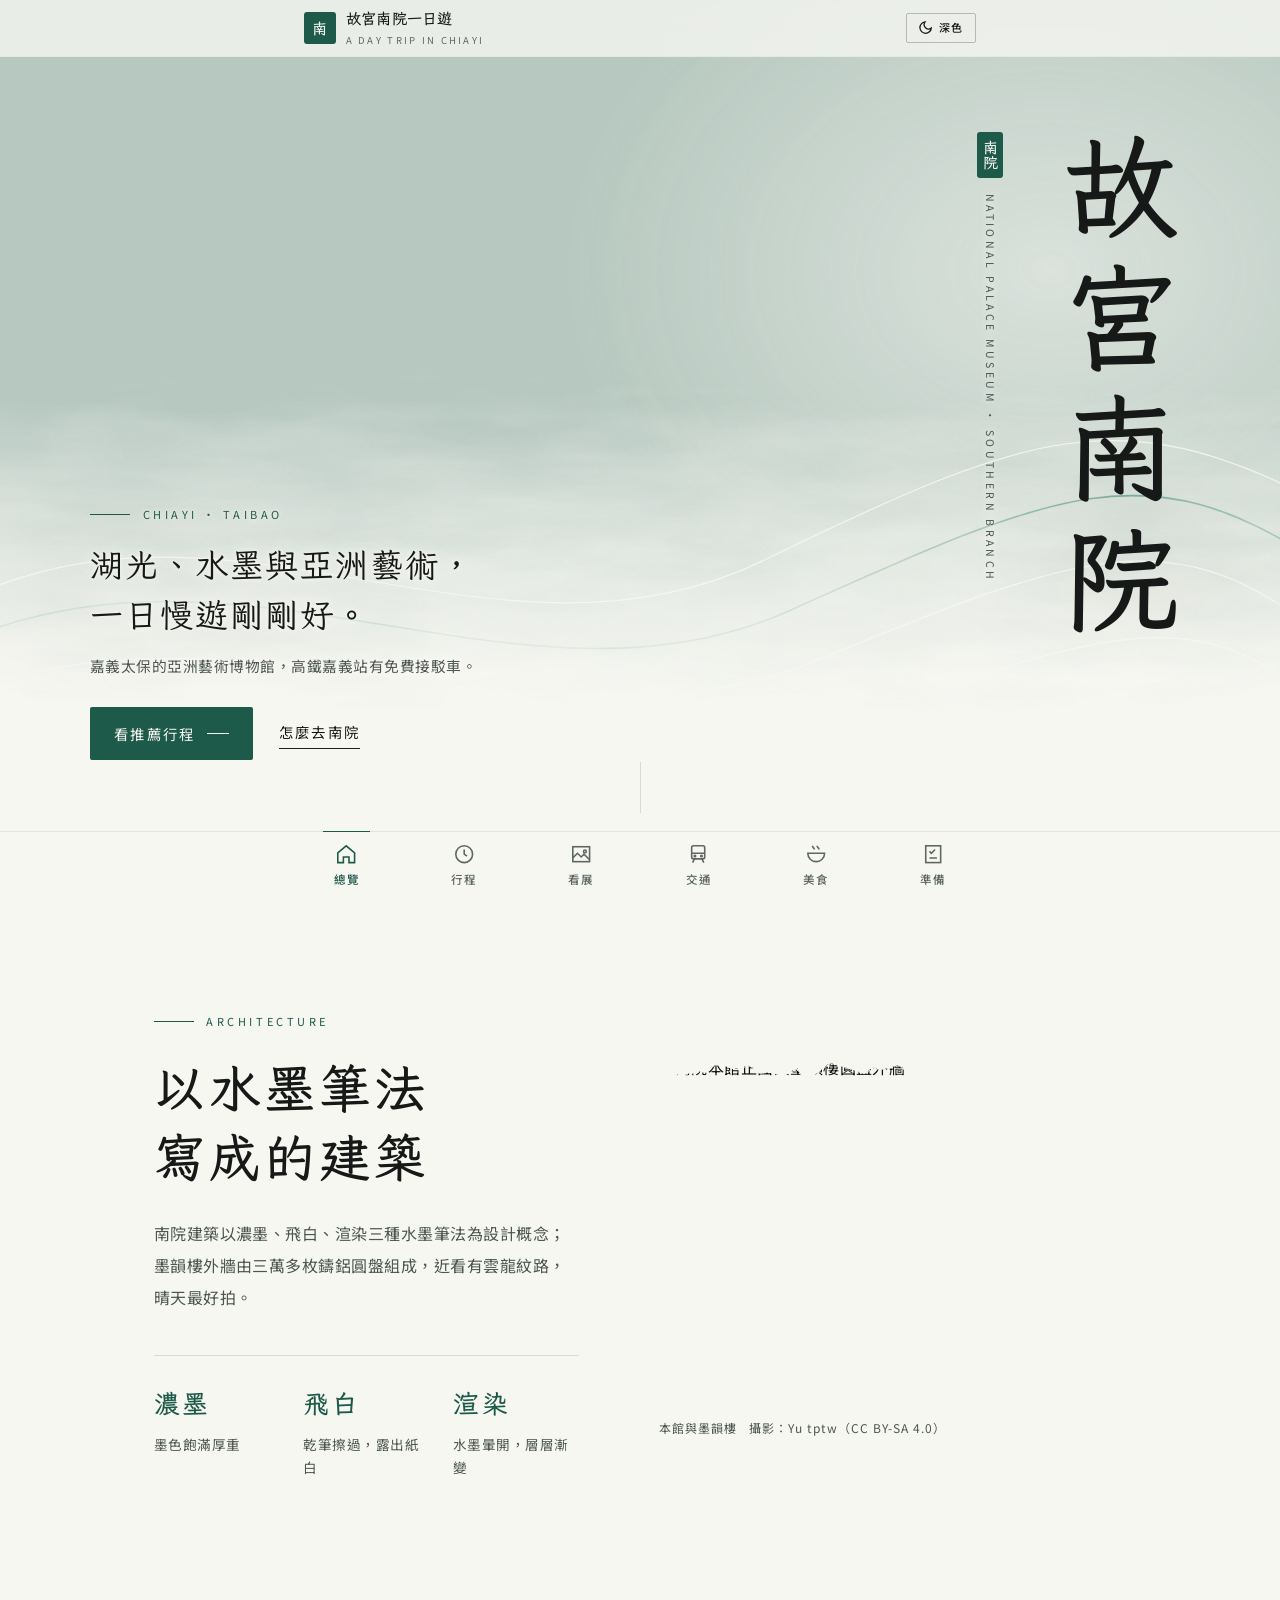
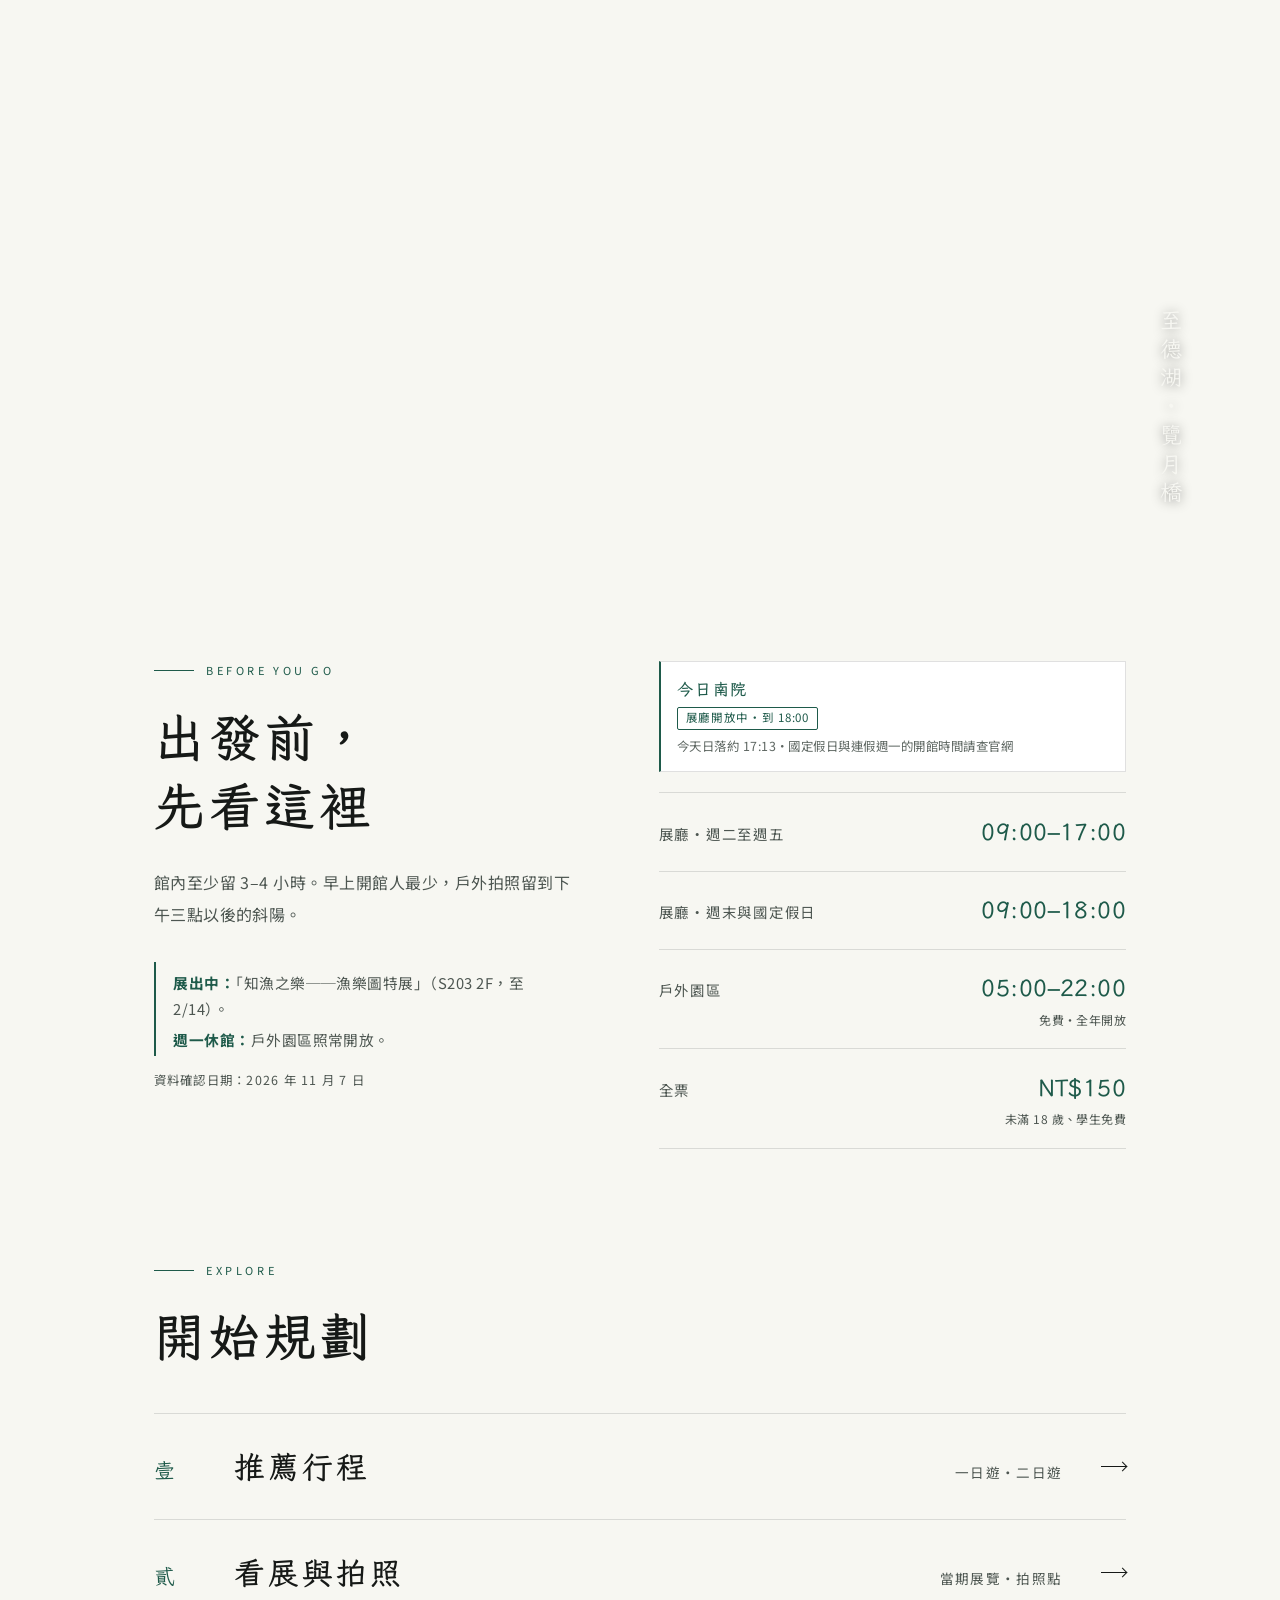
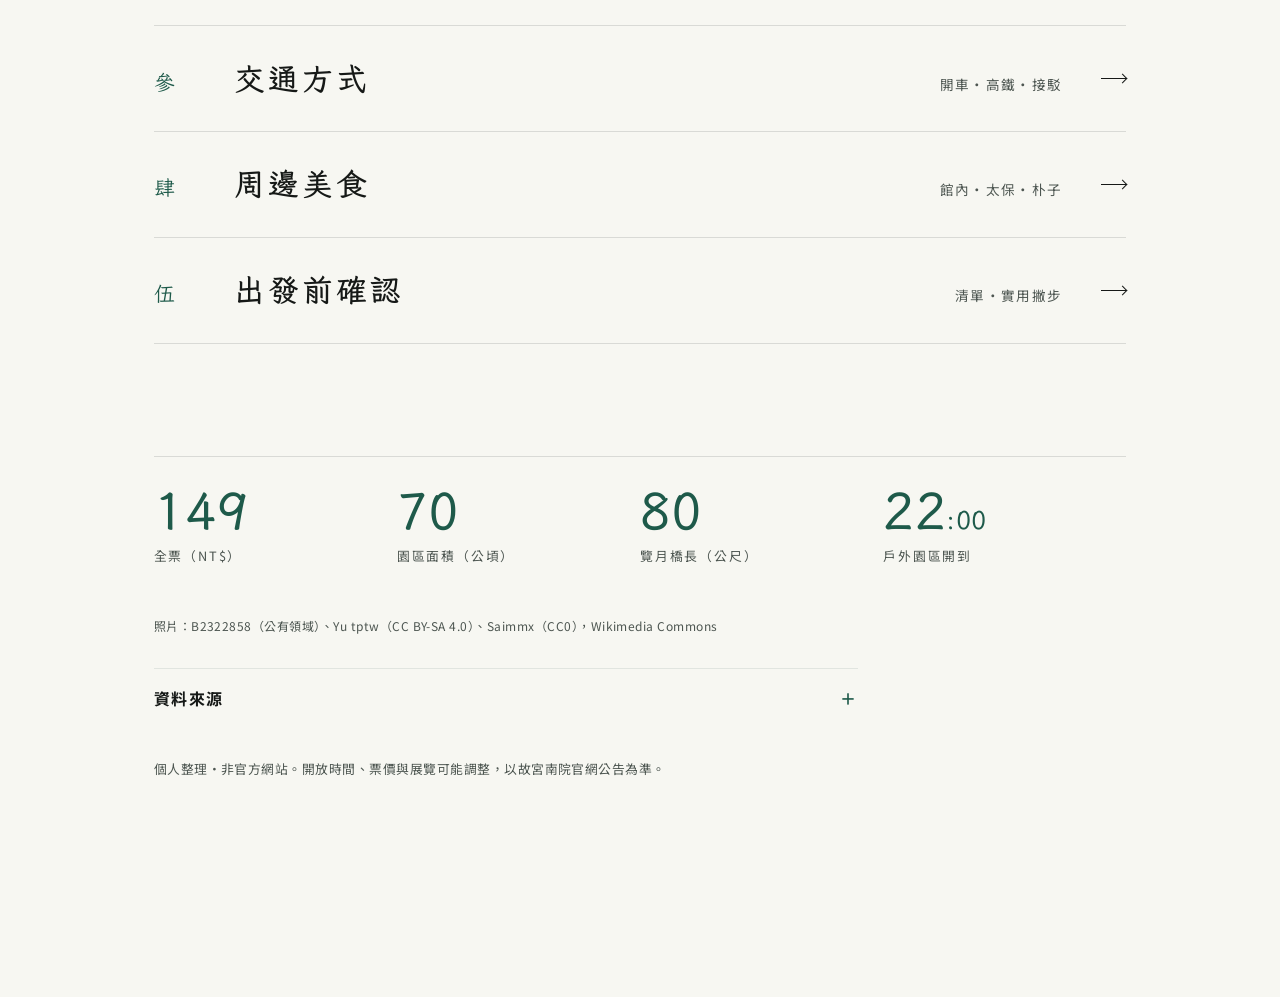
==== commit be3387d7: "過期資訊自動處理、今日開館狀態、分享預覽與圖示、補充美食住宿與年度活動 - 有期限的內容以 data-from／data-until 標註，依台灣日期自動顯示或隱藏 - 首頁顯示今日南院開館狀態與日落" ====
--- a/index.html
+++ b/index.html
@@ -4,15 +4,28 @@
 <meta charset="UTF-8">
 <meta name="viewport" content="width=device-width, initial-scale=1, viewport-fit=cover">
 <title>故宮南院一日遊</title>
+<meta name="description" content="故宮南院（嘉義太保）一日遊攻略：推薦行程、當期展覽與拍照點、高鐵接駁與開車停車、周邊美食地圖與出發前清單。">
+<meta property="og:type" content="website">
+<meta property="og:site_name" content="故宮南院一日遊">
+<meta property="og:title" content="故宮南院一日遊">
+<meta property="og:description" content="湖光、水墨與亞洲藝術。推薦行程、當期展覽、交通接駁與周邊美食，一頁整理好。">
+<meta property="og:url" content="https://sesame55.github.io/gogogoNS/">
+<meta property="og:image" content="https://upload.wikimedia.org/wikipedia/commons/thumb/a/af/Southern_Branch_of_the_National_Palace_Museum_main_building_and_zhimei_bridge.jpg/1280px-Southern_Branch_of_the_National_Palace_Museum_main_building_and_zhimei_bridge.jpg">
+<meta property="og:image:alt" content="至善湖畔的至美橋與南院本館">
+<meta property="og:locale" content="zh_TW">
+<meta name="twitter:card" content="summary_large_image">
+<meta name="theme-color" content="#F7F7F2" media="(prefers-color-scheme: light)">
+<meta name="theme-color" content="#111514" media="(prefers-color-scheme: dark)">
+<link rel="icon" href="img/icon.svg" type="image/svg+xml">
+<link rel="apple-touch-icon" href="img/apple-touch-icon.png">
 <script>
   // 先套用上次選的主題，避免閃爍
   try { const t = localStorage.getItem('npm-south-theme'); if (t) document.documentElement.dataset.theme = t; } catch (e) {}
 </script>
 <link rel="stylesheet" href="https://cdnjs.cloudflare.com/ajax/libs/leaflet/1.9.4/leaflet.min.css">
-<script src="https://cdnjs.cloudflare.com/ajax/libs/leaflet/1.9.4/leaflet.min.js"></script>
 <link rel="preconnect" href="https://fonts.googleapis.com">
 <link rel="preconnect" href="https://fonts.gstatic.com" crossorigin>
-<link href="https://fonts.googleapis.com/css2?family=LXGW+WenKai+TC:wght@400;700&family=Lora:ital,wght@0,500;0,600;1,500&family=Noto+Serif+TC:wght@500;600&family=Noto+Sans+TC:wght@400;500;700&family=JetBrains+Mono:wght@400&display=swap" rel="stylesheet">
+<link href="https://fonts.googleapis.com/css2?family=LXGW+WenKai+TC:wght@400;700&family=Noto+Serif+TC:wght@500;600&family=Noto+Sans+TC:wght@400;500;700&family=JetBrains+Mono:wght@400&display=swap" rel="stylesheet">
 <link rel="stylesheet" href="css/style.css">
 </head>
 <body>
@@ -21,7 +34,7 @@
   <div class="wrap">
     <a class="brand" href="#home">
       <span class="brand-mark" aria-hidden="true">南</span>
-      <span class="brand-name"><b>故宮南院行程</b><small>A Day Trip in Chiayi</small></span>
+      <span class="brand-name"><b>故宮南院一日遊</b><small>A Day Trip in Chiayi</small></span>
     </a>
     <button class="theme-btn" id="theme-btn" type="button"></button>
   </div>
@@ -100,10 +113,16 @@
           <p class="ik-label">Before You Go</p>
           <h2 class="ik-h2">出發前，<br>先看這裡</h2>
           <p class="ik-p">館內至少留 3–4 小時。早上開館人最少，戶外拍照留到下午三點以後的斜陽。</p>
-          <div class="notice"><b>11/15 截止：</b>「乾清宮尋寶」與「妙色—清代金銀飾件」兩檔特展即將結束，S201 展廳的下一檔展覽官網尚未公告。<br><b>11/11 開展：</b>「知漁之樂──漁樂圖特展」（S203 2F）。<br><b>週一休館：</b>戶外園區照常開放。</div>
-          <p class="asof">資料確認日期：2026 年 11 月 7 日</p>
+          <div class="notice">
+            <span class="ni" data-until="2026-11-15"><b>11/15 截止：</b>「乾清宮尋寶」與「妙色—清代金銀飾件」兩檔特展即將結束，S201 展廳的下一檔展覽官網尚未公告。</span>
+            <span class="ni" data-until="2026-11-10"><b>11/11 開展：</b>「知漁之樂──漁樂圖特展」（S203 2F）。</span>
+            <span class="ni" data-from="2026-11-11" data-until="2027-02-14"><b>展出中：</b>「知漁之樂──漁樂圖特展」（S203 2F，至 2/14）。</span>
+            <span class="ni"><b>週一休館：</b>戶外園區照常開放。</span>
+          </div>
+          <p class="asof" data-date="2026-11-07">資料確認日期：2026 年 11 月 7 日</p>
         </div>
         <div class="rv">
+          <p class="today" id="today-status" hidden></p>
           <dl class="info">
       <div><dt>展廳・週二至週五</dt><dd>09:00–17:00</dd></div>
       <div><dt>展廳・週末與國定假日</dt><dd>09:00–18:00</dd></div>
@@ -217,7 +236,7 @@
       <div class="panel" id="panel-1" role="tabpanel" aria-labelledby="tab-1">
         <ol class="timeline">
           <li><time>早上</time><div><h3>出發</h3><p>依出發地抓好時間，09:00 開館時抵達。開車可停南側 P1、P2；搭大眾運輸的話，可接 08:30 從高鐵嘉義站發車的 BRT 7212，或 08:45 的免費接駁車。</p></div></li>
-          <li class="key"><time>09:00</time><div><h3><span class="tag">展覽</span>3F 往下逛</h3><p>3F 天團降臨、佛陀形影 → 2F 東亞茶文化、書法新媒體、漁樂圖 → 1F 穿越喜瑪拉雅特展。可在售票處租語音導覽。</p></div></li>
+          <li class="key"><time>09:00</time><div><h3><span class="tag">展覽</span>3F 往下逛</h3><p>3F <span data-until="2027-03-07">天團降臨、</span>佛陀形影 → 2F 東亞茶文化、書法新媒體<span data-from="2026-11-11" data-until="2027-02-14">、漁樂圖</span><span data-until="2027-04-06"> → 1F 穿越喜瑪拉雅特展</span>。可在售票處租語音導覽。</p></div></li>
           <li><time>12:00</time><div><h3>午餐</h3><p>館內 1F 野爺鍋物（假日建議訂位），或開車 5–10 分鐘到太保市區吃築日食堂、丁家魯肉飯、食光雞火雞肉飯。</p></div></li>
           <li><time>13:30</time><div><h3><span class="tag">展覽</span>補看展廳＋禮品店</h3><p>回展廳補看上午沒看完的，或看嘉義文史展，再逛禮品店。</p></div></li>
           <li class="key"><time>14:45</time><div><h3><span class="tag">園區</span>環湖散步</h3><p>至善湖、至德湖步道，覽月橋、草間彌生《南瓜精靈》。</p></div></li>
@@ -230,26 +249,35 @@
 
 
       <div class="panel" id="panel-2" role="tabpanel" aria-labelledby="tab-2" hidden>
-        <p class="day-title"><span>Day 1</span>南院慢慢看＋夜遊</p>
+        <p class="day-title"><span>Day 1</span>南院慢慢看＋夕陽夜景</p>
         <ol class="timeline">
           <li><time>早上</time><div><h3>出發</h3><p>開車，或搭高鐵到嘉義站再轉 BRT 7212、免費接駁車。</p></div></li>
           <li class="key"><time>09:00</time><div><h3><span class="tag">展覽</span>南院展館</h3><p>不用趕，三層樓完整看完，再加看嘉義文史展。</p></div></li>
           <li><time>12:00</time><div><h3>午餐</h3><p>館內野爺鍋物，或太保市區小吃。</p></div></li>
           <li><time>13:30</time><div><h3><span class="tag">展覽</span>補看展廳＋禮品店</h3><p>上午沒看完的展廳在這時補齊。</p></div></li>
           <li><time>15:00</time><div><h3>蒜頭糖廠</h3><p>假日可搭五分車過去，逛蔗埕文化園區、吃枝仔冰。</p></div></li>
-          <li class="key"><time>17:00</time><div><h3><span class="tag">拍照</span>回南院看夕陽與夜景</h3><p>園區開到 22:00，臨水廣場一帶夜間有燈光；夏季有水舞秀（2026 場次請查官網公告）。</p></div></li>
+          <li class="key"><time>17:00</time><div><h3><span class="tag">拍照</span>回南院看夕陽與夜景</h3><p>園區開到 22:00，臨水廣場一帶夜間有燈光；暑假期間有水舞展演（場次請查官網公告）。</p></div></li>
           <li><time>19:00</time><div><h3>入住</h3><p>南院旁有長榮文苑等飯店；想逛夜市就住嘉義市區，去文化路夜市。</p></div></li>
         </ol>
 
         <p class="day-title"><span>Day 2</span>嘉義市區慢遊</p>
         <ol class="timeline">
           <li><time>08:30</time><div><h3>早餐</h3><p>雞肉飯或在地早餐店。</p></div></li>
-          <li><time>09:30</time><div><h3>檜意森活村</h3><p>日式木造宿舍群，散步拍照。BRT 7212 在文化中心站下車，年底前免費。</p></div></li>
+          <li><time>09:30</time><div><h3>檜意森活村</h3><p>日式木造宿舍群，散步拍照。BRT 7212 在文化中心站下車<em data-until="2026-12-31">，年底前免費</em>。</p></div></li>
           <li><time>11:00</time><div><h3>阿里山林業村／北門驛</h3><p>就在旁邊，看老火車與車庫。</p></div></li>
           <li><time>12:30</time><div><h3>午餐</h3><p>市區小吃，砂鍋魚頭也很有名。</p></div></li>
           <li><time>14:00</time><div><h3>嘉義公園＋射日塔</h3><p>登塔看嘉義市景。</p></div></li>
           <li><time>16:30</time><div><h3>回程</h3><p>提早出發避開晚間車潮。</p></div></li>
         </ol>
+
+        <p class="day-title"><span>Stay</span>住宿參考</p>
+        <ul class="list">
+          <li><b>長榮文苑酒店</b><small>南院對面</small><span>嘉義縣太保市故宮大道777號。走路就到南院，適合看完夜景、隔天一早再逛園區。</span></li>
+          <li><b>福泰桔子商旅（文化店）</b><small>文化路夜市旁</small><span>嘉義市西區文化路169號。步行約 1 分鐘到噴水圓環與文化路夜市。</span></li>
+          <li><b>承億文旅桃城茶樣子</b><small>嘉義市區</small><span>嘉義市東區忠孝路516號。以茶為主題的設計旅店。</span></li>
+          <li><b>耐斯王子大飯店</b><small>嘉義市區</small><span>嘉義市東區忠孝路600號。樓下是百貨公司，吃飯購物方便。</span></li>
+        </ul>
+        <p class="sub-note">地址整理自訂房平台與旅遊媒體，房型與設施請以飯店或訂房平台為準。</p>
       </div>
 
       <h3 class="sub">下雨與季節</h3>
@@ -257,7 +285,19 @@
         <li><b>下雨天</b><span>展廳全在室內，雨天就把時間留給 3 層展廳，照「看展」頁的動線慢慢看，午餐在館內 1F 解決。停車場到本館要走一段戶外步道，園區內有接駁車往返停車場與一館接駁站，班次以官網「園區內接駁服務」為準。</span></li>
         <li><b>5–9 月</b><span>午後雷陣雨多，戶外拍照排在上午或傍晚，中午進展廳避雨避曬。颱風天請先看官網有沒有休館公告。</span></li>
         <li><b>10–4 月</b><span>雨少、氣溫舒服，最適合環湖散步。冬天早晚涼、平原風大，帶件外套。</span></li>
-        <li><b>日落時間</b><span>11–1 月約 17:15–17:30、3 月約 18:05、6 月約 18:45、10 月約 17:30（依南院經緯度計算）。至美橋夕陽與夜景都以這個時間往回推。</span></li>
+        <li><b>日落時間</b><small class="sun-today"></small><span>11–1 月約 17:15–17:30、3 月約 18:05、6 月約 18:45、10 月約 17:30（依南院經緯度計算）。至美橋夕陽與夜景都以這個時間往回推。</span></li>
+      </ul>
+
+      <h3 class="sub">年度活動</h3>
+      <p class="sub-note">每年固定的節日與季節活動，日期與場次以主辦單位公告為準。</p>
+      <ul class="list">
+        <li><b>1/1 元旦</b><span>南院全館免費參觀，人潮多，建議一開館就到。</span></li>
+        <li><b>元宵節</b><span>南院全館免費參觀。朴子配天宮有「御賜燈花」慶典，可以和朴子美食排在一起。</span></li>
+        <li><b>5/18 國際博物館日</b><span>南院全館免費參觀。</span></li>
+        <li><b>暑假</b><span>近年暑假晚上有水舞展演（例如 2024 年的「水樂之夜」），場次請查官網公告。</span></li>
+        <li><b>9/27、10/10</b><span>南院全館免費參觀。</span></li>
+        <li><b>11 月–隔年 3 月</b><span>鰲鼓濕地賞鳥季，冬候鳥最多；從南院開車約 23 分鐘。</span></li>
+        <li><b>12 月下旬</b><span>嘉義市國際管樂節，有管樂踩街與戶外音樂會<em data-until="2027-01-01">（2026 年為 12/18–2027/1/1，12/19 踩街）</em>，適合排進二日遊。</span></li>
       </ul>
 
       <h3 class="sub">順遊景點</h3>
@@ -289,20 +329,24 @@
         <h2 id="h-see">看展與拍照</h2><div class="en">Exhibitions & Photo Spots</div>
         <p>展廳從 3 樓往下逛最順。展覽會輪替，出發前請再上官網核對。</p>
       </div>
-      <div class="notice"><b>即將結束：</b>「乾清宮尋寶」與「妙色—清代金銀飾件」（S201 2F）展到 11/15，下一檔展覽官網尚未公告。<br><b>換檔：</b>天團降臨 12/6 展完第 III 期，12/8 起換第 IV 期展件。</div>
-      <p class="asof">展覽資訊確認日期：2026 年 11 月 7 日</p>
+      <div class="notice">
+        <span class="ni" data-until="2026-11-15"><b>即將結束：</b>「乾清宮尋寶」與「妙色—清代金銀飾件」（S201 2F）展到 11/15，下一檔展覽官網尚未公告。</span>
+        <span class="ni" data-from="2026-11-16" data-until="2026-12-31"><b>S201 換展中：</b>「乾清宮尋寶」與「妙色」已於 11/15 結束，下一檔展覽請查官網。</span>
+        <span class="ni" data-until="2026-12-07"><b>換檔：</b>天團降臨 12/6 展完第 III 期，12/8 起換第 IV 期展件。</span>
+      </div>
+      <p class="asof" data-date="2026-11-07">展覽資訊確認日期：2026 年 11 月 7 日</p>
 
       <h3 class="sub">建議動線</h3>
       <ol class="route">
-        <li><b>3F</b><span>S301 導覽大廳 → S302 天團降臨 → S303 佛陀形影</span><small>約 1 小時 15 分</small></li>
-        <li><b>2F</b><span>S202 東亞茶文化 → S203 漁樂圖 → S204 書法新媒體</span><small>約 1 小時 15 分</small></li>
-        <li><b>1F</b><span>S101 穿越喜瑪拉雅 → 嘉義文史展</span><small>約 1 小時 15 分</small></li>
+        <li><b>3F</b><span>S301 導覽大廳<em data-until="2027-03-07"> → S302 天團降臨</em> → S303 佛陀形影</span><small>約 1 小時 15 分</small></li>
+        <li><b>2F</b><span>S202 東亞茶文化<em data-from="2026-11-11" data-until="2027-02-14"> → S203 漁樂圖</em> → S204 書法新媒體</span><small>約 1 小時 15 分</small></li>
+        <li><b>1F</b><span><em data-until="2027-04-06">S101 穿越喜瑪拉雅 → </em>嘉義文史展</span><small>約 1 小時 15 分</small></li>
       </ol>
       <p class="sub-note">停留時間是依展廳規模估算，全部看完約 3.5–4 小時；時間不夠就先看 1F 特展和 3F。</p>
 
       <h3 class="sub">當期展覽</h3>
       <div class="cards">
-        <a class="card has-img" href="https://south.npm.gov.tw/ExhibitionsDetailC003110.aspx?Cond=39beb118-6ab1-41b4-aa69-b656038980b3&appname=Exhibition3112&State=0" target="_blank" rel="noopener">
+        <a class="card has-img" data-until="2027-04-06" href="https://south.npm.gov.tw/ExhibitionsDetailC003110.aspx?Cond=39beb118-6ab1-41b4-aa69-b656038980b3&appname=Exhibition3112&State=0" target="_blank" rel="noopener">
           <img class="ph" src="img/ex-himalaya.jpg" width="500" height="300" alt="穿越喜瑪拉雅特展主視覺" loading="lazy" decoding="async">
           <div class="body">
             <span class="tag">特別展覽</span>
@@ -316,12 +360,12 @@
             <p class="stay">建議停留約 1 小時・本期第一優先</p>
           </div>
         </a>
-        <a class="card has-img" href="https://south.npm.gov.tw/ExhibitionsDetailC003110.aspx?Cond=ac20c438-1a48-4f54-8484-fd437bef211f&appname=Exhibition3112&State=0" target="_blank" rel="noopener">
+        <a class="card has-img" data-until="2027-03-07" href="https://south.npm.gov.tw/ExhibitionsDetailC003110.aspx?Cond=ac20c438-1a48-4f54-8484-fd437bef211f&appname=Exhibition3112&State=0" target="_blank" rel="noopener">
           <img class="ph" src="img/ex-heavenly.jpg" width="500" height="300" alt="天團降臨：藝術中的仙佛組合主視覺" loading="lazy" decoding="async">
           <div class="body">
             <span class="tag">人氣國寶展</span>
             <h3>天團降臨：藝術中的仙佛組合</h3>
-            <p class="meta">III 至 12/06 ・ IV 12/08 – 2027/03/07 ・ S302 3F</p>
+            <p class="meta"><em data-until="2026-12-06">III 至 12/06 ・ </em>IV 12/08 – 2027/03/07 ・ S302 3F</p>
             <p>八仙、福祿壽三星、和合二仙、十八羅漢……這些神仙「團體」是怎麼組成的。北院國寶輪流南下，每期展件不同。</p>
             <ul class="hl">
               <li>明 吳彬《畫楞嚴廿五圓通佛像》冊（重要古物），分兩期展出。</li>
@@ -330,13 +374,13 @@
             <p class="stay">建議停留約 30 分</p>
           </div>
         </a>
-        <a class="card has-img" href="https://south.npm.gov.tw/ExhibitionsDetailC003110.aspx?Cond=667d9387-f8be-47b9-a653-cd29a7ab158e&appname=Exhibition3111&State=1" target="_blank" rel="noopener">
+        <a class="card has-img" data-until="2027-02-14" href="https://south.npm.gov.tw/ExhibitionsDetailC003110.aspx?Cond=667d9387-f8be-47b9-a653-cd29a7ab158e&appname=Exhibition3111&State=1" target="_blank" rel="noopener">
           <img class="ph" src="img/ex-fishing.jpg" width="500" height="300" alt="知漁之樂──漁樂圖特展主視覺" loading="lazy" decoding="async">
           <div class="body">
-            <span class="tag">新展</span>
+            <span class="tag">特展</span>
             <h3>知漁之樂──漁樂圖特展</h3>
             <p class="meta">2026/11/11 – 2027/02/14 ・ S203 2F</p>
-            <p>歷代畫家筆下的理想漁人生活：江上撒網的舟楫、蘆荻深處垂釣的漁父，以及漁暇時移舟相聚的宴飲。11/11 以後出發才看得到。</p>
+            <p>歷代畫家筆下的理想漁人生活：江上撒網的舟楫、蘆荻深處垂釣的漁父，以及漁暇時移舟相聚的宴飲。<em data-until="2026-11-10">11/11 以後出發才看得到。</em></p>
             <p class="stay">建議停留約 20 分</p>
           </div>
         </a>
@@ -407,7 +451,10 @@
   <section class="page" id="go" aria-labelledby="h-go" hidden>
     <div class="wrap">
       <div class="page-head"><h2 id="h-go">如何到南院</h2><div class="en">Getting There</div></div>
-      <div class="notice"><b>2026 年異動：</b>台灣好行 106 已於 9/1 停駛，舊攻略還寫著它。BRT 7212 在 <b>12/31 前</b>，到故宮南院站上下車或持高鐵票都免費。</div>
+      <div class="notice">
+        <span class="ni" data-until="2027-12-31"><b>停駛：</b>台灣好行 106 已於 2026/9/1 停駛，舊攻略還寫著它。</span>
+        <span class="ni" data-until="2026-12-31"><b>12/31 前：</b>BRT 7212 到故宮南院站上下車或持高鐵票都免費。</span>
+      </div>
       <div class="cards">
         <div class="card">
           <h3>開車</h3>
@@ -483,8 +530,8 @@
     <div class="wrap">
       <div class="page-head"><h2 id="h-prep">出發前確認</h2><div class="en">Before You Go</div></div>
       <ul class="check">
-        <li><label><input type="checkbox"><span>確認出發日不是週一，或已列入 2026 年週一開館日</span></label></li>
-        <li><label><input type="checkbox"><span>上官網看當期特展與展覽預告（S201 下一檔展覽、天團降臨換期）</span></label></li>
+        <li><label><input type="checkbox"><span>確認出發日不是週一（部分連假的週一會開館，見官網公告）</span></label></li>
+        <li><label><input type="checkbox"><span>上官網看當期特展與展覽預告<em data-until="2026-12-07">（S201 下一檔展覽、天團降臨換期）</em></span></label></li>
         <li><label><input type="checkbox"><span>搭大眾運輸：查 BRT 7212 與高鐵免費接駁車時刻，記下回程末班</span></label></li>
         <li><label><input type="checkbox"><span>看夕陽或夜遊：確認當天日落時間與回程方式</span></label></li>
         <li><label><input type="checkbox"><span>查天氣：午後雷陣雨或颱風，把戶外行程挪到上午</span></label></li>
@@ -496,8 +543,8 @@
 
       <h3 class="sub">實用撇步</h3>
       <ol class="tips">
-        <li><div><h3>優惠票</h3><p>未滿 18 歲、本國學生、身障者及一位陪同者免費；65 歲以上本國籍長者 2026 年平日、假日都免費；嘉義縣市居民下午 3 點後免費（至 12/31）。</p></div></li>
-        <li><div><h3>週一原則休館</h3><p>2026 年有配合連假的週一開館日，請查官網公告。戶外園區天天開放。</p></div></li>
+        <li><div><h3>優惠票</h3><p>未滿 18 歲、本國學生、身障者及一位陪同者免費<em data-until="2026-12-31">；65 歲以上本國籍長者 2026 年平日、假日都免費；嘉義縣市居民下午 3 點後免費（至 12/31）</em>。<em data-from="2027-01-01">長者與在地居民優惠請查官網票價公告。</em></p></div></li>
+        <li><div><h3>週一原則休館</h3><p>部分連假的週一會開館，請查官網公告。戶外園區天天開放。</p></div></li>
         <li><div><h3>寄物櫃</h3><p>本館 2F 售票處旁有投幣式寄物櫃（退幣型），大包包先寄再看展。</p></div></li>
         <li><div><h3>展廳規定</h3><p>展廳內禁止飲食與閃光燈，部分展件不能拍照，請依現場標示。</p></div></li>
         <li><div><h3>防曬與好走的鞋</h3><p>園區約 70 公頃，戶外幾乎沒遮蔭。帶帽子、水壺，傍晚加防蚊液。</p></div></li>
@@ -518,6 +565,7 @@
   </ul>
 </nav>
 
+<script src="https://cdnjs.cloudflare.com/ajax/libs/leaflet/1.9.4/leaflet.min.js"></script>
 <script src="js/shops.js"></script>
 <script src="js/spots.js"></script>
 <script src="js/app.js"></script>
--- a/css/style.css
+++ b/css/style.css
@@ -2200,6 +2200,55 @@
   letter-spacing: .1em;
   color: var(--hm-sumi2);
 }
+.asof.stale::after {
+  content: "・已超過兩個月，請以官網公告為準";
+  color: #A8741A;
+}
+/* 依日期自動隱藏的內容（hidden 要壓過各元件自己的 display） */
+[data-from][hidden],
+[data-until][hidden],
+.notice[hidden],
+.today[hidden] {
+  display: none !important;
+}
+.notice .ni {
+  display: block;
+}
+.notice .ni + .ni {
+  margin-top: .3rem;
+}
+em[data-from],
+em[data-until] {
+  font-style: normal;
+}
+/* 首頁：今日南院 */
+.today {
+  margin: 0 0 1.25rem;
+  padding: .9rem 1rem;
+  border: 1px solid var(--hm-hair);
+  border-left: 2px solid var(--hm-jade);
+  background: var(--surface);
+  line-height: 1.7;
+}
+.today b {
+  display: block;
+  font-family: var(--brush);
+  letter-spacing: .12em;
+  color: var(--hm-jade);
+}
+.today .status {
+  margin-left: 0;
+  white-space: normal;
+}
+.today small {
+  display: block;
+  margin-top: .3rem;
+  font-size: .78rem;
+  color: var(--muted);
+}
+.sun-today {
+  color: var(--hm-jade) !important;
+}
 .plan-note,
 .sub-note {
   margin: .8rem 0 0;
